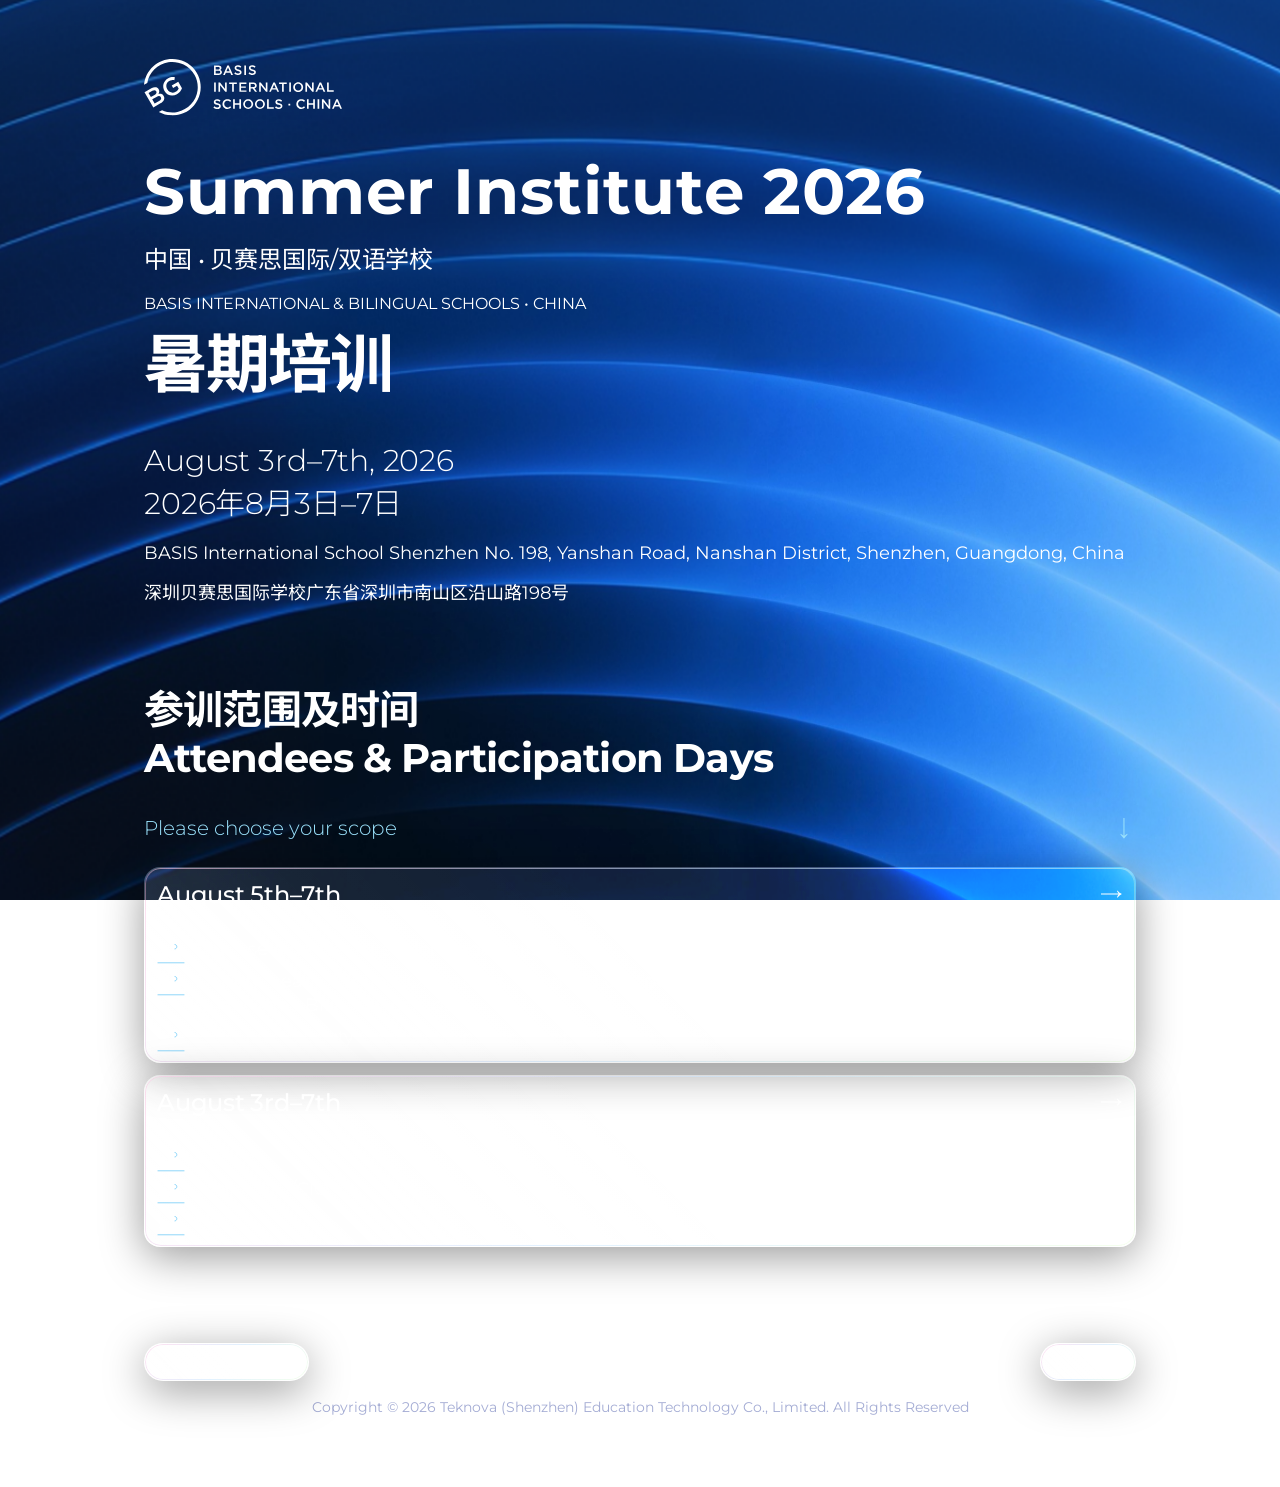
==== abbreviations.html @ 9e82f257 "Add bilingual Summer Institute site pages and animated image background. Ship content pages (schedul" ====
<!DOCTYPE html>
<html lang="zh-CN">
  <head>
    <meta charset="UTF-8" />
    <meta name="viewport" content="width=device-width, initial-scale=1" />
    <title data-i18n="abbr.metaTitle">Abbreviation List</title>
    <link rel="stylesheet" href="css/main.css" />
  </head>
  <body class="si" data-page="inner" data-section="abbrev">
    <a class="skip-link" href="#inner-main" data-i18n="a11y.skip">跳到主内容</a>
    <div class="si-page si-page--inner">
      <header class="si-schedule-top">
        <div class="container si-schedule-top__inner">
          <div class="si-schedule-brand">
            <img
              class="si-schedule-logo"
              src="img/Logo_SI2026.svg"
              alt=""
              width="93"
              height="72"
              decoding="async"
              data-i18n-alt="schedule.logoAlt"
            />
          </div>
          <div class="si-schedule-top__actions">
            <a class="si-schedule-menu-pill" href="menu.html" data-i18n="schedule.menu">Menu</a>
          </div>
        </div>
      </header>

      <main id="inner-main" class="si-inner-main container">
        <p class="si-inner-p">
          <a class="si-loc-link" href="index.html" data-i18n="abbr.backLink">← Back to home</a>
        </p>
        <h1 id="abbr-page-title" class="si-inner-page-title" data-i18n="abbr.pageTitle">Abbreviation List</h1>
        <ul class="si-abbr-list" aria-labelledby="abbr-page-title">
          <li data-i18n="abbr.l01"></li>
          <li data-i18n="abbr.l02"></li>
          <li data-i18n="abbr.l03"></li>
          <li data-i18n="abbr.l04"></li>
          <li data-i18n="abbr.l05"></li>
          <li data-i18n="abbr.l06"></li>
          <li data-i18n="abbr.l07"></li>
          <li data-i18n="abbr.l08"></li>
          <li data-i18n="abbr.l09"></li>
          <li data-i18n="abbr.l10"></li>
          <li data-i18n="abbr.l11"></li>
          <li data-i18n="abbr.l12"></li>
          <li data-i18n="abbr.l13"></li>
          <li data-i18n="abbr.l14"></li>
          <li data-i18n="abbr.l15"></li>
          <li data-i18n="abbr.l16"></li>
          <li data-i18n="abbr.l17"></li>
          <li data-i18n="abbr.l18"></li>
          <li data-i18n="abbr.l19"></li>
          <li data-i18n="abbr.l20"></li>
          <li data-i18n="abbr.l21"></li>
          <li data-i18n="abbr.l22"></li>
          <li data-i18n="abbr.l23"></li>
          <li data-i18n="abbr.l24"></li>
          <li data-i18n="abbr.l25"></li>
          <li data-i18n="abbr.l26"></li>
          <li data-i18n="abbr.l27"></li>
          <li data-i18n="abbr.l28"></li>
          <li data-i18n="abbr.l29"></li>
          <li data-i18n="abbr.l30"></li>
          <li data-i18n="abbr.l31"></li>
          <li data-i18n="abbr.l32"></li>
          <li data-i18n="abbr.l33"></li>
          <li data-i18n="abbr.l34"></li>
        </ul>
      </main>
    </div>

      <footer class="si-footer">
        <div class="container si-footer__inner">
          <div class="si-footer__toolbar">
            <a class="si-home-abbrev-btn" href="abbreviations.html" data-i18n="abbr.indexLink">缩略语表</a>
            <button type="button" class="si-lang" id="lang-toggle" aria-label="">
              <span class="si-lang__label" data-i18n="header.langLabel">中文→EN</span>
            </button>
          </div>
          <p class="si-footer__copy" data-i18n="footer.copyright">Copyright © 2026 Teknova (Shenzhen) Education Technology Co., Limited. All Rights Reserved</p>
          <p class="si-footer__icp">
            <a class="si-footer__link" href="https://beian.miit.gov.cn/" rel="noopener noreferrer" target="_blank" data-i18n="footer.icp">ICP备案号：粤ICP备19153114号</a>
          </p>
        </div>
      </footer>
    <script src="js/i18n.js" defer></script>
    <script src="js/image-background.js" defer></script>
  </body>
</html>
---- css/main.css ----
@import url("tokens.css");
@import url("image-background.css");

*,
*::before,
*::after {
  box-sizing: border-box;
}

html {
  font-family: var(--si-font);
}

body.si {
  margin: 0;
  min-height: 100dvh;
  background: var(--si-bg);
  color: var(--si-fg);
  -webkit-font-smoothing: antialiased;
}

body.si.has-site-background {
  background: transparent;
}

.skip-link {
  position: absolute;
  left: -9999px;
  top: auto;
  width: 1px;
  height: 1px;
  overflow: hidden;
}

.skip-link:focus {
  position: fixed;
  left: max(var(--page-gutter), env(safe-area-inset-left, 0px));
  top: 12px;
  z-index: 100;
  width: auto;
  height: auto;
  padding: 0.5rem 0.75rem;
  background: var(--si-fg);
  color: var(--si-card-text);
  border-radius: 4px;
}

.container {
  width: 100%;
  max-width: 1120px;
  margin-inline: auto;
  padding-inline: max(var(--page-gutter), env(safe-area-inset-left, 0px))
    max(var(--page-gutter), env(safe-area-inset-right, 0px));
}

.si-page {
  display: flex;
  flex-direction: column;
  min-height: 100dvh;
  background: var(--si-bg);
}

.si-footer {
  margin-top: auto;
  padding-block: 2rem 2.5rem;
  padding-bottom: max(2.5rem, env(safe-area-inset-bottom, 0px));
  /* border-top: 1px solid rgb(255 255 255 / 10%); */
  color: var(--si-lavender);
  font-size: 0.875rem;
  line-height: 1.5;
}

.si-footer__inner {
  display: flex;
  flex-direction: column;
  align-items: stretch;
  gap: 0.5rem;
  text-align: center;
}

.si-footer__toolbar {
  display: flex;
  align-items: center;
  justify-content: space-between;
  gap: 1rem;
  width: 100%;
  margin-bottom: 0.5rem;
}

.si-footer__toolbar .si-home-abbrev-btn,
.si-footer__toolbar .si-lang {
  box-sizing: border-box;
  display: inline-flex;
  align-items: center;
  justify-content: center;
  min-height: calc(1rem * 1.25 + 1rem);
  padding: 0.5rem 0.875rem;
  font-size: 1rem;
  font-weight: 400;
  line-height: 1.25;
  flex-shrink: 0;
}

.si-footer__toolbar .si-lang {
  margin-left: auto;
}

.si-footer__toolbar .si-lang--menu {
  align-self: auto;
  margin-bottom: 0;
}

.si-footer__copy,
.si-footer__icp {
  margin: 0;
}

.si-footer__link {
  color: var(--si-fg);
  text-decoration: underline;
  text-underline-offset: 0.15em;
}

.si-footer__link:hover {
  color: var(--si-accent);
}

.si-footer__link:focus-visible {
  outline: 2px solid var(--si-accent);
  outline-offset: 2px;
}

body.si-page--schdb {
  display: flex;
  flex-direction: column;
  min-height: 100dvh;
}

.si-hero {
  background: var(--si-bg);
  padding-block: 2.5rem;
}

.si-hero__inner {
  display: flex;
  flex-direction: column;
  gap: 2.5rem;
}

.si-header {
  display: flex;
  align-items: flex-end;
  justify-content: space-between;
  gap: 1rem;
}

.si-logo-wrap {
  flex: 0 0 auto;
  max-width: 200px;
}

.si-logo {
  display: block;
  width: 100%;
  height: auto;
  max-height: 57.37px;
  object-fit: contain;
}

.si-lang {
  border: 0;
  color: var(--si-fg);
  font: inherit;
  font-weight: 400;
  font-size: 1rem;
  line-height: 1.45;
  cursor: pointer;
  padding: 0.25rem 0.5rem;
  border-radius: var(--si-radius-tab);
  transition: color 0.15s ease, box-shadow 0.15s ease, background-color 0.15s ease, border-color 0.15s ease;
}

.si-lang:hover,
.si-lang:focus-visible {
  color: var(--si-fg);
  text-decoration: none;
}

.si-lang:focus-visible {
  outline: 2px solid var(--si-accent);
  outline-offset: 2px;
}

.si-hero__text {
  display: flex;
  flex-direction: column;
  gap: 1rem;
  color: var(--si-fg);
}

.si-h1 {
  margin: 0;
  font-size: 4rem;
  font-weight: 700;
  line-height: 1.1;
  letter-spacing: 0.01em;
}

.si-h1--zh {
  letter-spacing: -0.03em;
}

.si-h2 {
  margin: 0 0 2rem;
  font-size: var(--si-h2, 2.5rem);
  font-weight: 700;
  line-height: 1.2;
  letter-spacing: -0.02em;
  color: var(--si-fg);
}

.si-h3 {
  margin: 0;
  font-size: 1.5rem;
  font-weight: 400;
  line-height: 1.45;
  letter-spacing: -0.005em;
}

.si-h5 {
  margin: 0;
  font-size: 1rem;
  font-weight: 400;
}

/* 24px / medium — Heading 4：日程时间、菜单链接文案、卡片内标题 */
.si-h4,
.si-menu-link__text,
.si-sch-card__time,
.si-card__title,
.si-scope__title {
  font-size: 1.5rem;
  font-weight: 500;
  line-height: 1.25;
  letter-spacing: -0.01em;
}

.si-h4 {
  margin: 0;
}

.si-menu-link__text {
  flex: 1;
  min-width: 0;
}

.si-card__title,
.si-scope__title {
  margin: 0 0 0.75rem;
}

.si-body {
  margin: 0;
  font-size: 1.125rem;
  font-weight: 400;
  line-height: 1.333;
}

.si-dates {
  margin: 0;
  font-size: 1.875rem;
  font-weight: 300;
  line-height: 1.45;
  letter-spacing: -0.005em;
}

.si-hero__meta {
  display: flex;
  flex-direction: column;
  gap: 1rem;
}

.si-main {
  padding-block: 2.5rem 4rem;
}

.si-home-abbrev-wrap {
  margin: 2rem 0 0;
  text-align: center;
}

.si-home-abbrev-btn {
  display: inline-flex;
  align-items: center;
  justify-content: center;
  padding: 0.35rem 0.9rem;
  border-radius: var(--si-radius-tab);
  font-size: 0.8125rem;
  font-weight: 500;
  line-height: 1.25;
  letter-spacing: 0.02em;
  text-decoration: none;
  color: var(--si-fg);
  transition: color 0.15s ease, border-color 0.15s ease, box-shadow 0.15s ease, background-color 0.15s ease;
}

.si-home-abbrev-btn:hover {
  color: var(--si-fg);
}

.si-home-abbrev-btn:focus-visible {
  outline: 2px solid var(--si-accent);
  outline-offset: 3px;
}

.si-choose {
  margin-bottom: 1.5rem;
}

.si-choose__hint {
  margin: 0;
  display: flex;
  align-items: center;
  justify-content: space-between;
  gap: 0.75rem;
  font-size: 1.25rem;
  font-weight: 300;
  line-height: 1.45;
  color: var(--si-accent);
  /* text-decoration: underline;
  text-underline-offset: 0.2em; */
}

.si-choose__chev {
  flex-shrink: 0;
  display: flex;
  color: var(--si-accent);
}

.si-choose__chev svg {
  display: block;
  color: var(--si-accent);
  transform: rotate(90deg);
}

.si-tabs {
  display: flex;
  gap: 4px;
  width: 100%;
  max-width: 354px;
  margin-bottom: 0.75rem;
}

@media (min-width: 480px) {
  .si-tabs {
    max-width: none;
  }
}

.si-tab {
  flex: 1;
  margin: 0;
  padding: 0.75rem;
  border: 0;
  border-radius: var(--si-radius-tab);
  font: inherit;
  font-size: 1.5rem;
  font-weight: 400;
  line-height: 1.2;
  cursor: pointer;
  text-align: center;
  color: var(--si-fg);
  transition: color 0.15s ease, box-shadow 0.15s ease, background-color 0.15s ease, border-color 0.15s ease;
}

.si-tab.is-active {
  color: var(--si-fg);
}

.si-tab:hover:not(.is-active) {
  color: var(--si-fg);
}

.si-tab:focus-visible {
  outline: 2px solid var(--si-accent);
  outline-offset: 2px;
}

.si-panels__panel {
  display: none;
  flex-direction: column;
  gap: 0.75rem;
}

.si-panels__panel.is-active {
  display: flex;
}

/* Index scope cards: .si-scope (+ __*) — same layout/surface as .si-card; only index #panel-scopes uses .si-scope */
.si-card,
.si-scope {
  width: 100%;
  max-width: 354px;
  margin: 0;
  padding: 0.75rem;
  border: 0;
  border-radius: var(--si-radius-card);
  text-align: left;
  cursor: pointer;
  font: inherit;
  color: var(--si-fg);
  display: flex;
  gap: 0.75rem;
  align-items: flex-start;
  transition: color 0.15s ease, transform 0.12s ease, box-shadow 0.15s ease, background-color 0.15s ease,
    border-color 0.15s ease;
}

@media (min-width: 480px) {
  .si-card,
  .si-scope {
    max-width: none;
  }
}

.si-card--muted,
.si-scope--muted {
  color: var(--si-fg);
}

/* Home (index) — scope cards: glass + white text */
body[data-page="home"] .si-panels__panel > .si-scope--muted {
  color: var(--si-fg);
  box-shadow: inset 0 0 0 1px rgb(50 85 164 / 0.14);
}

body[data-page="home"] .si-panels__panel > .si-scope:hover {
  color: var(--si-fg);
}

body[data-page="home"] .si-panels__panel > .si-scope:focus-visible {
  outline: 2px solid var(--si-menu-tile);
  outline-offset: 2px;
}

.si-card__body,
.si-scope__body {
  flex: 1;
  min-width: 0;
  display: flex;
  flex-direction: column;
  gap: 1rem;
}

.si-card__list {
  margin: 0;
  padding-left: 1.35rem;
  font-size: 1.125rem;
  line-height: 1.333;
}

/* Index scope cards: custom marker — icon/menu_scope.svg (white fills + --si-menu-tile strokes) */
.si-scope__list {
  margin: 0;
  padding-left: 0;
  list-style: none;
  font-size: 1.125rem;
  line-height: 1.333;
}

.si-card__list li {
  margin-bottom: 0.5rem;
}

.si-scope__list li {
  position: relative;
  padding-left: calc(1.75rem + 0.65rem);
  margin-bottom: 0.5rem;
}

.si-scope__list li::before,
.si-scope__list li::after {
  content: "";
  position: absolute;
  left: 0;
  top: 0.08em;
  width: 1.75rem;
  height: 1.75rem;
  background-repeat: no-repeat;
  background-position: center;
  background-size: contain;
  pointer-events: none;
}

.si-scope__list li::before {
  background-color: var(--si-fg);
  -webkit-mask-image: url("../icon/menu_scope-fill.svg");
  mask-image: url("../icon/menu_scope-fill.svg");
  -webkit-mask-size: contain;
  mask-size: contain;
  -webkit-mask-repeat: no-repeat;
  mask-repeat: no-repeat;
  -webkit-mask-position: center;
  mask-position: center;
}

.si-scope__list li::after {
  background-color: var(--si-menu-tile);
  -webkit-mask-image: url("../icon/menu_scope-stroke.svg");
  mask-image: url("../icon/menu_scope-stroke.svg");
  -webkit-mask-size: contain;
  mask-size: contain;
  -webkit-mask-repeat: no-repeat;
  mask-repeat: no-repeat;
  -webkit-mask-position: center;
  mask-position: center;
}

.si-card__list li:last-child,
.si-scope__list li:last-child {
  margin-bottom: 0;
}

.si-card__arrow,
.si-scope__arrow {
  flex-shrink: 0;
  display: inline-flex;
  align-items: center;
  justify-content: center;
  width: 24px;
  height: 24px;
  color: inherit;
  margin-top: 2px;
}

.si-card__arrow svg,
.si-scope__arrow svg {
  display: block;
}

.si-card:focus-visible,
.si-scope:focus-visible {
  outline: 2px solid var(--si-menu-tile);
  outline-offset: 2px;
}

.si-admin-note {
  max-width: 354px;
  padding: 1rem 0.75rem;
  border-radius: var(--si-radius-card);
  color: var(--si-card-text);
  font-size: 1.125rem;
  line-height: 1.45;
}

@media (min-width: 480px) {
  .si-admin-note {
    max-width: none;
  }
}

.si-admin-cta {
  display: block;
  margin-top: 0.75rem;
  max-width: 354px;
  padding: 0.65rem 1rem;
  border-radius: var(--si-radius-card);
  color: var(--si-fg);
  font-size: 1.05rem;
  font-weight: 600;
  text-align: center;
  text-decoration: none;
  transition: color 0.15s ease, box-shadow 0.15s ease, background-color 0.15s ease, border-color 0.15s ease;
}

.si-admin-cta:hover {
  color: var(--si-fg);
}

.si-admin-cta:focus-visible {
  outline: 2px solid var(--si-fg);
  outline-offset: 2px;
}

@media (min-width: 480px) {
  .si-admin-cta {
    max-width: none;
  }
}

/* Menu page — Figma node 25:2361 */

.si-menu-hero {
  background: var(--si-bg);
  padding-block: 1.5rem 0.5rem;
}

.si-menu-header-row {
  display: flex;
  align-items: flex-end;
  justify-content: space-between;
  gap: 1rem;
}

.si-menu-titles {
  flex: 1;
  min-width: 0;
}

.si-lang--menu {
  align-self: flex-end;
  margin-bottom: 0.15rem;
}

.si-scope-chip {
  margin: 1rem 0 0;
  font-size: 0.95rem;
  font-weight: 400;
  line-height: 1.45;
  color: var(--si-accent);
}

.si-menu-main {
  padding-block: 2.5rem 3rem;
}

.si-menu-list {
  list-style: none;
  margin: 0;
  padding: 0;
  display: flex;
  flex-direction: column;
  gap: 0.75rem;
}

@media (min-width: 803px) {
  body[data-page="menu"] .si-menu-list {
    display: grid;
    grid-template-columns: repeat(2, minmax(0, 1fr));
    gap: 0.75rem;
    align-items: stretch;
  }

  body[data-page="menu"] .si-menu-list > li {
    min-width: 0;
    display: flex;
  }

  body[data-page="menu"] .si-menu-link {
    flex: 1;
    min-height: 80px;
  }
}

.si-menu-link {
  display: flex;
  align-items: center;
  gap: 1rem;
  min-height: 80px;
  padding: 1rem 1.5rem;
  border-radius: var(--si-radius-card);
  text-decoration: none;
  color: var(--si-fg);
  transition: color 0.15s ease, box-shadow 0.15s ease, background-color 0.15s ease, border-color 0.15s ease;
}

.si-menu-link:hover {
  color: var(--si-fg);
}

.si-menu-link:focus-visible {
  outline: 2px solid var(--si-menu-tile);
  outline-offset: 2px;
}

.si-menu-icon {
  display: inline-flex;
  align-items: center;
  justify-content: center;
  width: 48px;
  height: 48px;
  flex-shrink: 0;
  color: var(--si-fg);
  transition: color 0.15s ease;
}

.si-menu-link:hover .si-menu-icon,
.si-menu-link:focus-visible .si-menu-icon {
  color: var(--si-fg);
}

.si-menu-icon svg {
  display: block;
  width: 48px;
  height: 48px;
}

@media (prefers-reduced-motion: reduce) {
  .si-menu-icon {
    transition: none;
  }
}

/* Detail skeleton */
.si-detail-header {
  background: var(--si-bg);
  padding-block: 1rem 1.25rem;
  border-bottom: 1px solid rgb(255 255 255 / 12%);
}

.si-detail-header__inner {
  display: grid;
  grid-template-columns: auto 1fr;
  align-items: center;
  gap: 0.75rem 1rem;
}

.si-back {
  color: var(--si-accent);
  text-decoration: underline;
  text-underline-offset: 0.2em;
  font-size: 1rem;
  white-space: nowrap;
}

.si-back:hover {
  color: var(--si-fg);
}

.si-detail-title {
  margin: 0;
  font-size: clamp(1.15rem, 3.5vw, 1.5rem);
  font-weight: 700;
  line-height: 1.2;
  text-align: center;
  color: var(--si-fg);
  min-width: 0;
}

.si-detail-main {
  padding-block: 1.5rem 3rem;
}

.si-detail-scope {
  margin: 0 0 1rem;
  font-size: 0.95rem;
  line-height: 1.45;
  color: var(--si-accent);
}

.si-placeholder {
  margin: 0;
  padding: 1.25rem 1rem;
  border-radius: var(--si-radius-card);
  background: rgb(255 255 255 / 10%);
  color: var(--si-fg);
  font-size: 1.05rem;
  line-height: 1.5;
}

.visually-hidden {
  position: absolute;
  width: 1px;
  height: 1px;
  padding: 0;
  margin: -1px;
  overflow: hidden;
  clip: rect(0, 0, 0, 0);
  white-space: nowrap;
  border: 0;
}

/* Schedule page — Figma node 25:2380 */
.si-page--schedule {
  padding-bottom: 2rem;
}

.si-schedule-top {
  position: sticky;
  top: 0;
  z-index: 30;
  background: var(--si-bg);
  padding-block: 1.5rem;
  /* border-bottom: 1px solid rgb(255 255 255 / 10%); */
  /* Match logo to Menu pill: vertical padding + one line (see .si-schedule-menu-pill) */
  --si-schedule-pill-height: calc(1rem + 1.45 * 1rem);
}

.si-schedule-top__inner {
  display: flex;
  align-items: flex-end;
  justify-content: space-between;
  gap: 1rem;
}

.si-schedule-brand {
  display: flex;
  flex-direction: row;
  align-items: center;
  min-width: 0;
  flex: 1;
}

.si-schedule-logo {
  display: block;
  height: var(--si-schedule-pill-height);
  width: auto;
  max-height: var(--si-schedule-pill-height);
  max-width: min(200px, 45vw);
  object-fit: contain;
  object-position: left center;
  flex-shrink: 0;
}

.si-schedule-top__actions {
  display: flex;
  flex-direction: column;
  align-items: flex-end;
  gap: 0.35rem;
  flex-shrink: 0;
}

.si-schedule-menu-pill {
  display: inline-flex;
  align-items: center;
  justify-content: center;
  padding: 0.5rem 0.75rem;
  border-radius: var(--si-radius-tab);
  font-size: 1rem;
  font-weight: 400;
  line-height: 1.45;
  text-decoration: none;
  border: 0;
  cursor: pointer;
  font-family: inherit;
  color: var(--si-fg);
  transition: color 0.15s ease, box-shadow 0.15s ease, background-color 0.15s ease, border-color 0.15s ease;
}

.si-schedule-menu-pill:hover {
  color: var(--si-fg);
}

.si-schedule-menu-pill:focus-visible {
  outline: 2px solid var(--si-accent);
  outline-offset: 2px;
}

.si-schedule-main {
  padding-block: 2rem 3rem;
}

.si-schedule-scope {
  margin: 0 0 1rem;
  font-size: 0.95rem;
  line-height: 1.45;
  color: var(--si-accent);
}

.si-schedule-title {
  margin: 0 0 1.5rem;
  font-size: var(--si-h2, 2.5rem);
  font-weight: 700;
  line-height: 1.2;
  letter-spacing: -0.02em;
  color: var(--si-fg);
}

.si-date-tabs {
  display: flex;
  /* gap: 0.75rem; */
  /* width: 100%; */
  /* width-max: 750px; */
  max-width: 420px;
  margin-bottom: 0.75rem;
  flex-wrap: wrap;
  justify-content: space-between;
  align-items: flex-start;
}

.si-date-tab {
  flex: 0 0 102px;
  width: 64px;
  min-width: 64px;
  max-width: 64px;
  box-sizing: border-box;
  display: flex;
  flex-direction: column;
  align-items: center;
  justify-content: space-between;
  gap: 0.25rem;
  min-height: 102px;
  padding: 0.75rem;
  border: 0;
  border-radius: var(--si-radius-tab);
  cursor: pointer;
  font: inherit;
  color: var(--si-lavender);
  background: transparent;
  box-shadow: none;
  backdrop-filter: none;
  -webkit-backdrop-filter: none;
  isolation: auto;
  overflow: visible;
  transition: color 0.15s ease;
}

.si-date-tab::before,
.si-date-tab::after {
  display: none;
}

.si-date-tab.is-active {
  position: relative;
  isolation: isolate;
  overflow: hidden;
  border-radius: 60px;
  color: var(--si-fg);
  background: rgb(255 255 255 / calc(0.06 + var(--si-glass-refraction) * 0.002));
  backdrop-filter: blur(var(--si-glass-frost)) saturate(calc(1 + var(--si-glass-dispersion) * 0.004));
  -webkit-backdrop-filter: blur(var(--si-glass-frost)) saturate(calc(1 + var(--si-glass-dispersion) * 0.004));
  border: 1px solid rgb(255 255 255 / calc(0.18 + var(--si-glass-refraction) * 0.004));
  box-shadow:
    0 calc(var(--si-glass-depth) * 0.12px) calc(var(--si-glass-depth) * 0.53px) var(--si-glass-splay)
      rgb(0 0 0 / calc(var(--si-glass-depth) * 0.005)),
    inset 0 1px 0 rgb(255 255 255 / calc(0.25 + var(--si-glass-light-intensity) * 0.25)),
    inset 1px 1px 0 rgb(255 255 255 / calc(0.1 * var(--si-glass-light-intensity)));
  transition: color 0.15s ease, box-shadow 0.15s ease, background-color 0.15s ease, border-color 0.15s ease;
}

.si-date-tab.is-active::before {
  display: block;
  content: "";
  position: absolute;
  inset: 0;
  z-index: -1;
  border-radius: inherit;
  pointer-events: none;
  background: linear-gradient(
    var(--si-glass-light-angle),
    rgb(255 255 255 / calc(0.55 * var(--si-glass-light-intensity))) 0%,
    rgb(255 255 255 / calc(0.12 * var(--si-glass-light-intensity))) 28%,
    transparent 52%
  );
  mix-blend-mode: overlay;
}

.si-date-tab.is-active::after {
  display: block;
  content: "";
  position: absolute;
  inset: 0;
  z-index: -1;
  border-radius: inherit;
  pointer-events: none;
  padding: 1px;
  background: linear-gradient(
    135deg,
    rgb(255 180 220 / calc(var(--si-glass-dispersion) * 0.0025)) 0%,
    rgb(180 220 255 / calc(var(--si-glass-dispersion) * 0.0025)) 50%,
    rgb(220 255 200 / calc(var(--si-glass-dispersion) * 0.002)) 100%
  );
  mask: linear-gradient(#fff 0 0) content-box, linear-gradient(#fff 0 0);
  mask-composite: exclude;
  -webkit-mask-composite: xor;
  opacity: calc(var(--si-glass-dispersion) / 100);
}

.si-date-tab.is-active:hover {
  background: rgb(255 255 255 / calc(0.14 + var(--si-glass-refraction) * 0.003));
}

.si-date-tab.is-active > * {
  position: relative;
  z-index: 1;
}

.si-date-tab:hover:not(.is-active) {
  color: var(--si-fg);
  background: transparent;
  box-shadow: none;
}

.si-date-tab__month,
.si-date-tab__dow {
  font-size: 0.875rem;
  line-height: 1.45;
}

.si-date-tab__day {
  font-size: 2rem;
  line-height: 1.45;
  letter-spacing: -0.005em;
}

.si-date-tab:focus-visible {
  outline: 2px solid var(--si-accent);
  outline-offset: 2px;
}

.si-schedule-panels {
  display: flex;
  flex-direction: column;
  gap: 0.75rem;
}

.si-schedule-day[hidden] {
  display: none !important;
}

.si-schedule-day {
  display: flex;
  flex-direction: column;
  gap: 12px;
}

.si-sch-card {
  border-radius: var(--si-radius-card);
  overflow: hidden;
  transition: color 0.2s ease, box-shadow 0.2s ease, border-color 0.2s ease;
}

/* 无详情：玻璃底 + 蓝字 */
.si-sch-card--simple {
  color: var(--si-white);
}

/* 有详情（折叠）：玻璃底 + 深蓝字 */
.si-sch-card--detail {
  color: var(--si-white);
}

.si-sch-card--detail .si-sch-pin {
  color: var(--si-white);
}

.si-sch-card--detail:hover {
  color: var(--si-fg);
}

.si-sch-card--detail:hover .si-sch-pin {
  color: var(--si-fg);
}

.si-sch-card--detail .si-sch-extra {
  max-height: 0;
  opacity: 0;
  overflow: hidden;
  padding: 0;
  margin: 0;
  gap: 0;
  pointer-events: none;
  transition: max-height 0.4s ease, opacity 0.25s ease, padding-top 0.2s ease;
}

.si-sch-card--detail.is-expanded .si-sch-extra {
  max-height: 2400px;
  opacity: 1;
  padding-top: 0.25rem;
  gap: 1rem;
  pointer-events: auto;
}

.si-sch-card--detail.is-expanded .si-sch-chevron {
  transform: rotate(45deg);
}

.si-sch-card__inner {
  padding: 0.75rem;
  display: flex;
  flex-direction: column;
  gap: 0;
}

.si-sch-card--detail.is-expanded .si-sch-card__inner {
  gap: 1rem;
}

.si-sch-card__lead--simple {
  display: flex;
  flex-direction: column;
  gap: 1.25rem;
}

@media (min-width: 720px) {
  /* Figma「无详情，720+」：时间列 | 主题+受众 | 地点；列间距加大避免与主题贴太近 */
  .si-sch-card__lead--simple {
    display: grid;
    grid-template-columns: minmax(12.5rem, auto) 1fr;
    column-gap: 1.5rem;
    row-gap: 16px;
    align-items: start;
  }

  .si-sch-card__lead--simple:has(> .si-sch-loc) {
    grid-template-columns: minmax(12.5rem, auto) 1fr 200px;
  }

  .si-sch-card__lead--simple > .si-sch-card__headrow {
    grid-column: 1;
    grid-row: 1 / -1;
    width: auto;
    max-width: none;
    flex-shrink: 0;
    flex-direction: column;
    align-items: flex-start;
    justify-content: flex-start;
    gap: 0.25rem;
  }

  .si-sch-card__lead--simple .si-sch-card__time {
    width: auto;
    max-width: 12.5rem;
    box-sizing: border-box;
    overflow-wrap: break-word;
  }

  .si-sch-card__lead--simple .si-sch-card__chev--ghost,
  .si-sch-card__lead--simple .si-sch-card__chevspacer {
    display: none;
  }

  .si-sch-card__lead--simple > .si-sch-card__topics {
    grid-column: 2;
    grid-row: 1;
    min-width: 0;
  }

  .si-sch-card__lead--simple > .si-sch-audience {
    grid-column: 2;
    grid-row: 2;
  }

  .si-sch-card__lead--simple > .si-sch-loc {
    grid-column: 3;
    grid-row: 1;
    align-self: start;
    max-width: 220px;
    box-sizing: border-box;
  }
}

/* 可展开：对齐 Figma「Schedule session cards」— <720 纵排；≥720 为 160 | 1fr | 200 | 24（无地点时末列为 chevron） */
.si-sch-card__lead--expand {
  display: grid;
  grid-template-columns: 1fr auto;
  gap: 1.25rem 0.75rem;
  align-items: start;
}

.si-sch-card__lead--expand > .si-sch-card__timebtn {
  grid-column: 1;
  grid-row: 1;
  justify-self: start;
}

.si-sch-card__lead--expand > .si-sch-card__chevbtn {
  grid-column: 2;
  grid-row: 1;
  align-self: start;
}

.si-sch-card__lead--expand > .si-sch-card__locslot {
  grid-column: 1 / -1;
  grid-row: 4;
  justify-self: stretch;
  min-width: 0;
}

.si-sch-card__lead--expand > .si-sch-card__topicswrap {
  grid-column: 1 / -1;
  grid-row: 2;
  min-width: 0;
}

.si-sch-card__lead--expand > .si-sch-audience {
  grid-column: 1 / -1;
  grid-row: 3;
}

.si-sch-card__locslot .si-sch-loc {
  margin: 0;
}

@media (min-width: 720px) {
  .si-sch-card__lead--expand {
    grid-template-columns: minmax(12.5rem, auto) 1fr 28px;
    column-gap: 1.5rem;
    row-gap: 16px;
    align-items: start;
  }

  .si-sch-card__lead--expand:has(> .si-sch-card__locslot) {
    grid-template-columns: minmax(12.5rem, auto) 1fr 200px 28px;
  }

  .si-sch-card__lead--expand > .si-sch-card__timebtn {
    grid-column: 1;
    grid-row: 1 / -1;
    align-self: start;
  }

  .si-sch-card__lead--expand > .si-sch-card__topicswrap {
    grid-column: 2;
    grid-row: 1;
    min-width: 0;
  }

  .si-sch-card__lead--expand > .si-sch-audience {
    grid-column: 2;
    grid-row: 2;
  }

  .si-sch-card__lead--expand > .si-sch-card__locslot {
    display: block;
    grid-column: 3;
    grid-row: 1;
    width: 100%;
    max-width: 200px;
    justify-self: start;
    align-self: start;
  }

  .si-sch-card__lead--expand > .si-sch-card__chevbtn {
    grid-column: 3;
    grid-row: 1;
  }

  .si-sch-card__lead--expand:has(> .si-sch-card__locslot) > .si-sch-card__chevbtn {
    grid-column: 4;
  }

  .si-sch-card__lead--expand .si-sch-card__timebtn .si-sch-card__time {
    width: auto;
    max-width: 12.5rem;
    display: block;
    box-sizing: border-box;
    overflow-wrap: break-word;
  }
}

.si-sch-card__topicswrap .si-sch-card__topics {
  min-width: 0;
}

.si-sch-card__timebtn,
.si-sch-card__chevbtn {
  border: 0;
  padding: 0;
  margin: 0;
  background: none;
  color: inherit;
  cursor: pointer;
  font: inherit;
}

.si-sch-card__timebtn {
  text-align: left;
}

.si-sch-card__chevbtn {
  display: inline-flex;
  align-items: center;
  justify-content: center;
  width: 28px;
  height: 28px;
  flex-shrink: 0;
}

.si-sch-card__headrow,
.si-sch-card__toggle {
  display: flex;
  align-items: center;
  justify-content: space-between;
  gap: 0.5rem;
  width: 100%;
}

.si-sch-card__toggle {
  border: 0;
  padding: 0;
  margin: 0;
  background: none;
  color: inherit;
  cursor: pointer;
  text-align: left;
  font: inherit;
}

.si-sch-card__time--link {
  text-decoration: underline;
  text-underline-offset: 0.15em;
}

.si-sch-card__chev {
  display: inline-flex;
  align-items: center;
  justify-content: center;
  width: 24px;
  height: 24px;
  flex-shrink: 0;
}

.si-sch-card__chev--ghost {
  opacity: 0;
  pointer-events: none;
}

.si-sch-card__chevspacer {
  width: 24px;
  height: 24px;
  flex-shrink: 0;
}

.si-sch-chevron {
  display: block;
  transition: transform 0.22s ease;
}

.si-sch-bullets {
  margin: 0;
  padding-left: 1.35rem;
  font-size: 1.5rem;
  font-weight: 500;
  line-height: 1.333;
}

@media (min-width: 720px) {
  .si-sch-card__topicswrap .si-sch-card__topics,
  .si-sch-card__lead--simple > .si-sch-card__topics {
    padding-left: 0.15rem;
  }
}

.si-sch-bullets li {
  margin-bottom: 0.5rem;
}

.si-sch-bullets li:last-child {
  margin-bottom: 0;
}

.si-sch-audience {
  margin: 0;
  font-size: 1.125rem;
  line-height: 1.333;
}

.si-sch-loc {
  display: flex;
  gap: 0.5rem;
  align-items: flex-start;
  font-size: 1.125rem;
  line-height: 1.333;
}

.si-sch-pin {
  flex-shrink: 0;
}

.si-sch-extra {
  display: flex;
  flex-direction: column;
  gap: 1rem;
  padding-top: 0.25rem;
}

.si-sch-detail-line {
  margin: 0;
  font-size: 1.125rem;
  line-height: 1.333;
}

.si-sch-table {
  border: 1px solid currentColor;
  border-radius: 4px;
  overflow: hidden;
}

.si-sch-table__head {
  display: flex;
  align-items: center;
  justify-content: space-between;
  gap: 0.5rem;
  min-height: 40px;
  padding: 0.25rem 0.5rem;
  font-size: 1rem;
  font-weight: 400;
}

.si-sch-table__h {
  flex: 1;
}

.si-sch-table__h--loc {
  max-width: 160px;
  text-align: right;
}

.si-sch-table__group {
  border-top: 1px solid currentColor;
}

.si-sch-table__group-label {
  display: flex;
  border-bottom: 1px solid currentColor;
}

.si-sch-table__group-cell {
  padding: 0.25rem 0.5rem;
  font-size: 1.125rem;
}

.si-sch-table__rows {
  display: flex;
  flex-direction: column;
}

.si-sch-table__row {
  display: flex;
  align-items: stretch;
  justify-content: space-between;
  gap: 0.5rem;
  min-height: 40px;
  padding: 0.5rem 0.25rem;
  border-bottom: 1px solid currentColor;
}

.si-sch-table__row:last-child {
  border-bottom: 0;
}

.si-sch-table__row.is-stripe {
  background: rgb(255 255 255 / 0.2);
}

.si-sch-card--detail.is-expanded .si-sch-table {
  border-color: rgb(255 255 255 / 0.45);
}

.si-sch-card--detail.is-expanded .si-sch-table__head,
.si-sch-card--detail.is-expanded .si-sch-table__group,
.si-sch-card--detail.is-expanded .si-sch-table__row {
  border-color: rgb(255 255 255 / 0.45);
}

.si-sch-card--detail.is-expanded:hover .si-sch-table__row.is-stripe {
  background: rgb(255 255 255 / 0.14);
}

.si-sch-card--detail .si-sch-table__row.is-stripe {
  background: rgb(50 85 164 / 0.08);
}

.si-sch-table__cell {
  flex: 1;
  font-size: 1.125rem;
  line-height: 1.333;
}

.si-sch-table__cell--loc {
  max-width: 160px;
  text-align: right;
}

.si-sch-group-matrix {
  margin-top: 0.75rem;
  overflow-x: auto;
  -webkit-overflow-scrolling: touch;
  border-radius: 4px;
}

.si-sch-matrix-table {
  width: 100%;
  border-collapse: collapse;
  font-size: 1rem;
  line-height: 1.35;
}

.si-sch-matrix-table th,
.si-sch-matrix-table td {
  border: 1px solid currentColor;
  padding: 0.35rem 0.5rem;
  text-align: left;
  vertical-align: top;
}

.si-sch-matrix-table thead th {
  font-weight: 600;
}

.si-sch-card--detail.is-expanded .si-sch-matrix-table th,
.si-sch-card--detail.is-expanded .si-sch-matrix-table td {
  border-color: rgb(255 255 255 / 0.55);
}

/* Inner info pages — Hotel / Transportation / Wi‑Fi / Dress (Figma inner frames) */
.si-page--inner {
  min-height: 100dvh;
}

.si-inner-main {
  display: flex;
  flex-direction: column;
  gap: 2.5rem;
  padding-block: 2rem 3rem;
}

.si-inner-page-title {
  margin: 0;
  font-size: var(--si-h2, 2.5rem);
  font-weight: 700;
  line-height: 1.2;
  letter-spacing: -0.02em;
  color: var(--si-fg);
}

.si-inner-lead,
.si-inner-p {
  margin: 0;
  font-size: 1.125rem;
  font-weight: 400;
  line-height: 1.45;
  color: var(--si-fg);
}

.si-inner-stack {
  display: flex;
  flex-direction: column;
  gap: 1rem;
}

/* Abbreviation list (abbreviations.html) */
body[data-section="abbrev"] .si-abbr-list {
  margin: 0;
  padding: 0;
  list-style: none;
  display: flex;
  flex-direction: column;
  gap: 0;
  max-width: 52rem;
}

body[data-section="abbrev"] .si-abbr-list li {
  margin: 0;
  padding: 0.55rem 0;
  font-size: 1.0625rem;
  font-weight: 400;
  line-height: 1.45;
  color: var(--si-fg);
  border-bottom: 1px solid rgb(255 255 255 / 0.12);
}

body[data-section="abbrev"] .si-abbr-list li:last-child {
  border-bottom: 0;
}

/* Inner cards：统一上下（纵向）排布 */
.si-page--inner .si-inner-stack > .si-card,
.si-page--inner .si-inner-main > .si-card {
  display: flex;
  flex-direction: column;
  align-items: stretch;
  gap: 0.75rem;
  width: 100%;
  box-sizing: border-box;
}

.si-page--inner .si-card .si-card__title {
  margin: 0;
}

.si-page--inner .si-loc-row {
  flex-direction: column;
  align-items: flex-start;
  gap: 0.5rem;
}

.si-page--inner .si-loc-row .si-hotel-icon {
  margin-top: 0;
}

.si-page--inner .si-loc-row.si-loc-row--address-inline {
  flex-direction: row;
  align-items: flex-start;
  gap: 0.75rem;
}

.si-hotel-address-pin {
  flex-shrink: 0;
  display: block;
  width: 24px;
  height: 24px;
  /* margin-top: 2px; */
}

.si-hotel-inline-icon {
  flex-shrink: 0;
  display: block;
  width: 24px;
  height: 24px;
  /* margin-top: 2px; */
}

body[data-section="hotel"] .si-card--prose > .si-loc-row + .si-loc-row {
  margin-top: 0.75rem;
}

body[data-section="hotel"] .si-card--prose > .si-loc-row p {
  margin: 0;
}

/* Hotel page: unify copy color to white */
body[data-section="hotel"] .si-section-label,
body[data-section="hotel"] .si-card--white,
body[data-section="hotel"] .si-card--ice,
body[data-section="hotel"] .si-card--lavender,
body[data-section="hotel"] .si-loc-text,
body[data-section="hotel"] .si-card--prose,
body[data-section="hotel"] .si-card--prose p,
body[data-section="hotel"] .si-ol,
body[data-section="hotel"] .si-hotel-notice-nested {
  color: var(--si-fg);
}

/* 内页信息卡：默认可读不可点；需可点时加 .si-card--clickable 或使用 a.si-card / button.si-card */
.si-page--inner .si-card {
  cursor: default;
}

.si-page--inner a.si-card,
.si-page--inner button.si-card,
.si-page--inner .si-card.si-card--clickable {
  cursor: pointer;
}

.si-section-label {
  margin: 0;
  font-size: 1.5rem;
  font-weight: 400;
  line-height: 1.25;
  color: var(--si-fg);
}

.si-section-label--medium {
  font-size: 1.25rem;
}

.si-hotel-brand {
  display: flex;
  flex-direction: column;
  align-items: center;
  gap: 0.75rem;
  text-align: center;
  background: white;
  border-radius: 8px;
}

.si-card.si-card--hotel-brand {
  padding: 1.25rem 1.5rem;
}

.si-card.si-card--hotel-brand .si-hotel-name {
  color: #646464;
}

.si-hotel-raffles-logo {
  display: block;
  height: 160px;
  object-fit: contain;
  object-position: center;
  flex-shrink: 0;
}

.si-hotel-notice-nested {
  margin: 0.5rem 0 0;
  font-size: 1.0625rem;
  line-height: 1.5;
  color: inherit;
}

.si-hotel-notice-point .si-hotel-point-img {
  display: block;
  height: 160px;
  width: auto;
  max-width: 100%;
  margin-top: 0;
  border-radius: var(--si-radius-tight, 8px);
}

.si-img-lightbox-trigger {
  display: block;
  /* margin-top: 0.75rem; */
  padding: 0;
  border: 0;
  border-radius: 4px;
  background: none;
  cursor: zoom-in;
  font: inherit;
  text-align: left;
  max-width: 100%;
}

.si-img-lightbox-trigger:focus-visible {
  outline: 2px solid var(--si-accent);
  outline-offset: 3px;
  border-radius: var(--si-radius-tight, 8px);
}

.si-lightbox:not([open]) {
  display: none;
}

.si-lightbox[open] {
  display: flex;
  flex-direction: column;
  align-items: center;
  gap: 1rem;
  padding: 1.25rem 1.25rem 1.5rem;
  border: 0;
  margin: auto;
  max-width: min(96vw, 1200px);
  width: max-content;
  background: rgb(8 18 40 / 0.96);
  color: var(--si-fg);
  border-radius: var(--si-radius-card);
}

.si-lightbox::backdrop {
  background: rgb(0 0 0 / 0.72);
}

.si-lightbox__img {
  display: block;
  max-width: min(92vw, 1120px);
  max-height: min(85vh, 900px);
  width: auto;
  height: auto;
  border-radius: var(--si-radius-tight, 8px);
}

.si-lightbox__close {
  flex-shrink: 0;
  border: 0;
  padding: 0.5rem 1.75rem;
  border-radius: var(--si-radius-tab);
  background: rgb(255 255 255 / 0.12);
  color: var(--si-fg);
  font: inherit;
  font-size: 0.875rem;
  line-height: 1.45;
  cursor: pointer;
}

.si-lightbox__close:hover {
  background: rgb(255 255 255 / 0.2);
}

.si-lightbox__close:focus-visible {
  outline: 2px solid var(--si-accent);
  outline-offset: 2px;
}

.si-hotel-route-row {
  display: flex;
  justify-content: flex-end;
  margin: 0.75rem 0 0;
}

.si-map-route-btn {
  display: inline-flex;
  align-items: center;
  gap: 0.2rem;
  border: 0;
  padding: 0;
  background: none;
  color: var(--si-fg);
  font: inherit;
  font-size: 1.125rem;
  line-height: 1.45;
  cursor: pointer;
  /* text-decoration: underline;
  text-underline-offset: 0.15em; */
}

.si-map-route-btn:hover {
  color: var(--si-accent);
}

.si-map-route-btn:focus-visible {
  outline: 2px solid var(--si-accent);
  outline-offset: 3px;
  border-radius: 4px;
}

.si-map-picker:not([open]) {
  display: none;
}

.si-map-picker[open] {
  display: flex;
  flex-direction: column;
  align-items: stretch;
  gap: 0.75rem;
  padding: 1.25rem 1.25rem 1rem;
  border: 0;
  margin: auto;
  max-width: min(92vw, 360px);
  width: 100%;
  background: rgb(8 18 40 / 0.98);
  color: var(--si-fg);
  border-radius: var(--si-radius-card);
}

.si-map-picker::backdrop {
  background: rgb(0 0 0 / 0.72);
}

.si-map-picker__title {
  margin: 0;
  font-size: 1.125rem;
  font-weight: 600;
  line-height: 1.45;
  text-align: center;
}

.si-map-picker__list {
  margin: 0;
  padding: 0;
  list-style: none;
}

.si-map-picker__link {
  display: block;
  padding: 0.85rem 1rem;
  border-radius: var(--si-radius-tab);
  color: var(--si-fg);
  font-size: 1.0625rem;
  line-height: 1.45;
  text-align: center;
  text-decoration: none;
  background: rgb(255 255 255 / 0.08);
}

.si-map-picker__link:hover {
  background: rgb(255 255 255 / 0.16);
  color: var(--si-accent);
}

.si-map-picker__link:focus-visible {
  outline: 2px solid var(--si-accent);
  outline-offset: 2px;
}

.si-map-picker__list li + li {
  margin-top: 0.5rem;
}

.si-map-picker__cancel {
  border: 0;
  padding: 0.5rem 1rem;
  border-radius: var(--si-radius-tab);
  background: transparent;
  color: var(--si-lavender);
  font: inherit;
  font-size: 0.9375rem;
  line-height: 1.45;
  cursor: pointer;
}

.si-map-picker__cancel:hover {
  color: var(--si-fg);
}

.si-hotel-name {
  margin: 0;
  font-size: 1.5rem;
  font-weight: 400;
  line-height: 1.35;
  color: var(--si-fg);
}

.si-card {
  border-radius: var(--si-radius-card);
}

.si-card--white {
  color: var(--si-card-text);
  padding: 1rem 1.25rem;
}

.si-card--tile {
  color: var(--si-fg);
  padding: 1rem 1.25rem;
}

.si-card--ice {
  color: var(--si-card-text);
  padding: 1rem 1.25rem;
}

.si-card--lavender {
  color: var(--si-fg);
  padding: 1rem 1.25rem;
}

/* Glass surfaces — cards, tabs, buttons (tokens: --si-glass-* in tokens.css) */
:is(
  .si-glass,
  .si-card,
  .si-scope,
  a.si-card,
  button.si-card,
  .si-tab,
  .si-lang,
  .si-menu-link,
  .si-home-abbrev-btn,
  .si-schedule-menu-pill,
  .si-sch-card,
  .si-inner-doc-tile,
  .si-admin-note,
  .si-admin-cta,
  .si-schdb-toolbar__btn,
  .si-schdb-versions-list__btn,
  .si-schdb-card-actions__btn,
  .si-schdb-form-actions__primary,
  .si-schdb-form-actions__ghost
) {
  position: relative;
  isolation: isolate;
  overflow: hidden;
  background: rgb(255 255 255 / calc(0.06 + var(--si-glass-refraction) * 0.002));
  backdrop-filter: blur(var(--si-glass-frost)) saturate(calc(1 + var(--si-glass-dispersion) * 0.004));
  -webkit-backdrop-filter: blur(var(--si-glass-frost)) saturate(calc(1 + var(--si-glass-dispersion) * 0.004));
  border: 1px solid rgb(255 255 255 / calc(0.18 + var(--si-glass-refraction) * 0.004));
  box-shadow:
    0 calc(var(--si-glass-depth) * 0.12px) calc(var(--si-glass-depth) * 0.53px) var(--si-glass-splay)
      rgb(0 0 0 / calc(var(--si-glass-depth) * 0.005)),
    inset 0 1px 0 rgb(255 255 255 / calc(0.25 + var(--si-glass-light-intensity) * 0.25)),
    inset 1px 1px 0 rgb(255 255 255 / calc(0.1 * var(--si-glass-light-intensity)));
}

:is(
  .si-glass,
  .si-card,
  .si-scope,
  a.si-card,
  button.si-card,
  .si-tab,
  .si-lang,
  .si-menu-link,
  .si-home-abbrev-btn,
  .si-schedule-menu-pill,
  .si-sch-card,
  .si-inner-doc-tile,
  .si-admin-note,
  .si-admin-cta,
  .si-schdb-toolbar__btn,
  .si-schdb-versions-list__btn,
  .si-schdb-card-actions__btn,
  .si-schdb-form-actions__primary,
  .si-schdb-form-actions__ghost
):hover {
  background: rgb(255 255 255 / calc(0.14 + var(--si-glass-refraction) * 0.003));
}

:is(.si-tab.is-active) {
  background: rgb(255 255 255 / calc(0.32 + var(--si-glass-refraction) * 0.004));
  color: var(--si-fg);
}

.si-schedule-menu-pill {
  background: rgb(255 255 255 / calc(0.28 + var(--si-glass-refraction) * 0.004));
}

:is(
  .si-glass,
  .si-card,
  .si-scope,
  a.si-card,
  button.si-card,
  .si-tab,
  .si-lang,
  .si-menu-link,
  .si-home-abbrev-btn,
  .si-schedule-menu-pill,
  .si-sch-card,
  .si-inner-doc-tile,
  .si-admin-note,
  .si-admin-cta,
  .si-schdb-toolbar__btn,
  .si-schdb-versions-list__btn,
  .si-schdb-card-actions__btn,
  .si-schdb-form-actions__primary,
  .si-schdb-form-actions__ghost
)::before {
  content: "";
  position: absolute;
  inset: 0;
  z-index: -1;
  border-radius: inherit;
  pointer-events: none;
  background: linear-gradient(
    var(--si-glass-light-angle),
    rgb(255 255 255 / calc(0.55 * var(--si-glass-light-intensity))) 0%,
    rgb(255 255 255 / calc(0.12 * var(--si-glass-light-intensity))) 28%,
    transparent 52%
  );
  mix-blend-mode: overlay;
}

:is(
  .si-glass,
  .si-card,
  .si-scope,
  a.si-card,
  button.si-card,
  .si-tab,
  .si-lang,
  .si-menu-link,
  .si-home-abbrev-btn,
  .si-schedule-menu-pill,
  .si-sch-card,
  .si-admin-note,
  .si-admin-cta,
  .si-schdb-toolbar__btn,
  .si-schdb-versions-list__btn,
  .si-schdb-card-actions__btn,
  .si-schdb-form-actions__primary,
  .si-schdb-form-actions__ghost
):not(.si-inner-doc-tile)::after {
  content: "";
  position: absolute;
  inset: 0;
  z-index: -1;
  border-radius: inherit;
  pointer-events: none;
  padding: 1px;
  background: linear-gradient(
    135deg,
    rgb(255 180 220 / calc(var(--si-glass-dispersion) * 0.0025)) 0%,
    rgb(180 220 255 / calc(var(--si-glass-dispersion) * 0.0025)) 50%,
    rgb(220 255 200 / calc(var(--si-glass-dispersion) * 0.002)) 100%
  );
  mask: linear-gradient(#fff 0 0) content-box, linear-gradient(#fff 0 0);
  mask-composite: exclude;
  -webkit-mask-composite: xor;
  opacity: calc(var(--si-glass-dispersion) / 100);
}

:is(
  .si-glass,
  .si-card,
  .si-scope,
  .si-menu-link,
  .si-sch-card,
  .si-inner-doc-tile,
  .si-admin-note,
  .si-tab,
  .si-lang,
  .si-schedule-menu-pill,
  .si-home-abbrev-btn,
  .si-admin-cta
) > *,
:is(
  .si-sch-card__inner,
  .si-sch-card__lead,
  .si-sch-card__topicswrap,
  .si-sch-card__topics,
  .si-sch-extra
) {
  position: relative;
  z-index: 1;
}

.si-glass {
  border-radius: var(--si-radius-card);
  color: var(--si-fg);
  padding: 1rem 1.25rem;
}

/* Buttons & tabs: default white text on glass */
:is(
  .si-tab,
  .si-lang,
  .si-menu-link,
  .si-home-abbrev-btn,
  .si-schedule-menu-pill,
  .si-scope,
  .si-admin-cta,
  .si-schdb-toolbar__btn,
  .si-schdb-versions-list__btn,
  .si-schdb-card-actions__btn,
  .si-schdb-form-actions__primary,
  .si-schdb-form-actions__ghost,
  button.si-card,
  a.si-inner-doc-tile
) {
  color: var(--si-fg);
}

@supports not ((backdrop-filter: blur(1px)) or (-webkit-backdrop-filter: blur(1px))) {
  :is(
    .si-glass,
    .si-card,
    .si-scope,
    a.si-card,
    button.si-card,
    .si-tab,
    .si-lang,
    .si-menu-link,
    .si-home-abbrev-btn,
    .si-schedule-menu-pill,
    .si-sch-card,
    .si-inner-doc-tile,
    .si-admin-note,
    .si-admin-cta,
    .si-schdb-toolbar__btn,
    .si-schdb-versions-list__btn,
    .si-schdb-card-actions__btn
  ) {
    background: rgb(255 255 255 / 0.18);
  }

  .si-date-tab.is-active {
    background: rgb(255 255 255 / 0.18);
  }
}

.si-card--media {
  padding: 0.75rem;
}

.si-card--prose {
  font-size: 1.125rem;
  line-height: 1.45;
}

.si-card--prose p {
  margin: 0 0 1rem;
}

.si-card--prose p:last-child {
  margin-bottom: 0;
}

/* Transport: nested pickup card inside shuttle table — no extra glass chrome */
body[data-section="transport"] .si-sch-extra .si-card.si-card--white.si-card--prose {
  border: none;
  box-shadow: none;
  background: transparent;
  backdrop-filter: none;
  -webkit-backdrop-filter: none;
}

body[data-section="transport"] .si-sch-extra .si-card.si-card--white.si-card--prose::before,
body[data-section="transport"] .si-sch-extra .si-card.si-card--white.si-card--prose::after {
  display: none;
}

body[data-section="transport"] .si-sch-extra .si-card.si-card--white.si-card--prose:hover {
  background: transparent;
}

.si-card--white .si-card__title--blue {
  color: var(--si-card-text);
}

.si-card--tile .si-card__title {
  color: var(--si-fg);
}

.si-card__list {
  margin: 0;
  padding-left: 1.25rem;
  font-size: 1.125rem;
  line-height: 1.35;
}

.si-card__list--blue {
  color: var(--si-card-text);
}

.si-card--tile .si-card__list {
  color: var(--si-fg);
}

.si-loc-row {
  display: flex;
  align-items: flex-start;
  gap: 0.75rem;
}

.si-hotel-icon {
  flex-shrink: 0;
  margin-top: 2px;
  display: block;
}

.si-hotel-icon--on-lavender {
  color: var(--si-fg);
}

.si-hotel-icon--on-ice {
  color: var(--si-card-text);
}

.si-loc-link {
  color: inherit;
  text-decoration: underline;
  text-underline-offset: 0.15em;
  font-size: 1.125rem;
  line-height: 1.35;
  word-break: break-word;
}

.si-loc-text {
  color: inherit;
  font-size: 1.125rem;
  line-height: 1.35;
  word-break: break-word;
}

.si-tel-num {
  font-size: 1.125rem;
  font-weight: 400;
}

.si-pickup-img {
  display: block;
  width: 100%;
  max-width: 358px;
  height: auto;
  margin-inline: auto;
  border-radius: var(--si-radius-tight);
}

.si-shuttle-figure {
  margin: 0;
}

.si-shuttle-diagram {
  display: block;
  width: 100%;
  max-width: 562px;
  height: auto;
  margin-inline: auto;
  border-radius: var(--si-radius-tight);
}

.si-shuttle-caption {
  margin: 0.75rem 0 0;
  text-align: center;
  font-size: 0.9375rem;
  line-height: 1.4;
  color: rgba(15, 23, 42, 0.72);
}

/* Shuttle schedule: table-style-a (body.table-style-a on transport-timetable.html) */
body[data-section="transport-timetable"] .si-inner-stack > .si-card.table-style-a__wrap {
  overflow-x: auto;
  overflow-y: hidden;
  -webkit-overflow-scrolling: touch;
}

body[data-section="transport-timetable"] .si-inner-stack .table-style-a__table {
  margin: 0;
}

body[data-section="transport-timetable"] .si-shuttle-footnote {
  margin: 0;
  font-size: 0.9375rem;
  line-height: 1.45;
  color: var(--si-lavender);
}

/* Transportation hub: shuttle accordions (Figma Frame 2147236518) */
body[data-section="transport"] .si-transport-section {
  display: flex;
  flex-direction: column;
  gap: 1rem;
}

body[data-section="transport"] .si-transport-section-title {
  margin: 0;
  font-size: var(--si-h2, 2.5rem);
  font-weight: 700;
  line-height: 1.2;
  letter-spacing: -0.02em;
  color: var(--si-fg);
}

body[data-section="transport"] .si-transport-dinner-scope {
  margin: 0;
  font-size: 1.125rem;
  font-weight: 400;
  line-height: 1.45;
  color: var(--si-lavender);
}

body[data-section="transport"] .si-transport-shuttle {
  display: flex;
  flex-direction: column;
  gap: 1rem;
}

body[data-section="transport"] .si-transport-accordions {
  display: flex;
  flex-direction: column;
  gap: 0.75rem;
}

body[data-section="transport"] .si-transport-panel__lead {
  grid-template-columns: 1fr auto;
  column-gap: 0.75rem;
  row-gap: 0;
}

body[data-section="transport"] .si-transport-panel__lead > .si-sch-card__timebtn {
  min-width: 0;
}

body[data-section="transport"] .si-transport-panel__heading {
  display: flex;
  flex-direction: column;
  gap: 0.125rem;
  align-items: flex-start;
}

body[data-section="transport"] .si-transport-panel__label {
  font-size: 0.9375rem;
  font-weight: 400;
  line-height: 1.35;
  opacity: 0.85;
}

body[data-section="transport"] .si-transport-panel__name {
  font-size: 1.25rem;
  font-weight: 400;
  line-height: 1.3;
}

@media (min-width: 720px) {
  body[data-section="transport"] .si-transport-panel__lead {
    grid-template-columns: 1fr 28px;
    column-gap: 10px;
  }

  body[data-section="transport"] .si-transport-panel__lead > .si-sch-card__timebtn {
    grid-column: 1;
    grid-row: 1;
  }

  body[data-section="transport"] .si-transport-panel__lead > .si-sch-card__chevbtn {
    grid-column: 2;
    grid-row: 1;
  }

  body[data-section="transport"] .si-transport-panel__lead .si-sch-card__timebtn .si-sch-card__time {
    width: auto;
    max-width: none;
  }
}

body[data-section="transport"] .si-sch-extra .table-style-a__wrap {
  overflow-x: auto;
  overflow-y: hidden;
  -webkit-overflow-scrolling: touch;
  flex-flow: column;
}

body[data-section="transport"] .si-sch-extra .table-style-a__table {
  margin: 0;
}

body[data-section="transport"] .si-transport-dinner .table-style-a__wrap {
  overflow-x: auto;
  overflow-y: hidden;
  -webkit-overflow-scrolling: touch;
}

body[data-section="transport"] .si-transport-dinner-table {
  margin: 0;
}

body[data-section="transport"] .si-transport-dinner-table th:first-child,
body[data-section="transport"] .si-transport-dinner-table td:first-child {
  text-align: left;
}

body[data-section="transport"] .si-transport-dinner-table th:last-child,
body[data-section="transport"] .si-transport-dinner-table td:last-child {
  text-align: right;
  white-space: nowrap;
}

/* Campus dinner: table-style-a (body.table-style-a on transport-campus-dinner.html) */
body[data-section="transport-campus-dinner"] .si-inner-main > .si-card.table-style-a__wrap {
  /* max-width: 640px; */
  overflow-x: auto;
  overflow-y: hidden;
  -webkit-overflow-scrolling: touch;
}

body[data-section="transport-campus-dinner"] .table-style-a__table {
  margin: 0;
}

body[data-section="transport-campus-dinner"] .si-transport-dinner-scope {
  margin: 0;
  font-size: 1.125rem;
  font-weight: 400;
  line-height: 1.45;
  color: var(--si-lavender);
}

.si-ol {
  margin: 0 0 1rem;
  padding-left: 1.35rem;
}

.si-ol:last-child {
  margin-bottom: 0;
}

.si-ol--tight li {
  margin-bottom: 0.5rem;
}

.si-ol--tight li:last-child {
  margin-bottom: 0;
}

.si-em {
  font-weight: 700;
  text-decoration: underline;
  text-decoration-style: wavy;
  text-decoration-color: var(--si-emphasis);
  text-underline-offset: 0.18em;
}

.si-inner-doc-list {
  list-style: none;
  margin: 0;
  padding: 0;
  display: flex;
  flex-direction: column;
  gap: 1rem;
}

.si-inner-doc-tile {
  display: flex;
  align-items: center;
  justify-content: space-between;
  gap: 1rem;
  min-height: 4.5rem;
  padding: 1rem 1.25rem;
  border-radius: var(--si-radius-card);
  color: var(--si-fg);
  font-size: 1.25rem;
  font-weight: 400;
  line-height: 1.25;
  text-decoration: none;
  transition: color 0.15s ease, box-shadow 0.15s ease, background-color 0.15s ease, border-color 0.15s ease;
}

.si-inner-doc-tile::after {
  content: "";
  display: block;
  width: 10px;
  height: 10px;
  flex-shrink: 0;
  border-right: 2px solid currentColor;
  border-bottom: 2px solid currentColor;
  transform: rotate(-45deg) translate(-2px, -2px);
  position: relative;
  z-index: 1;
}

.si-inner-doc-tile:hover {
  color: var(--si-fg);
}

.si-inner-doc-tile:focus-visible {
  outline: 2px solid var(--si-accent);
  outline-offset: 3px;
}

.si-card--tablewrap {
  overflow: hidden;
  padding: 0;
  border-radius: 4px;
}

.si-card--tablewrap .si-inner-table {
  margin: 0;
}

.si-inner-table {
  width: 100%;
  border-collapse: collapse;
  font-size: 1rem;
  line-height: 1.35;
}

.si-inner-table--center th,
.si-inner-table--center td {
  text-align: center;
  vertical-align: middle;
}

/* Table style A — white zebra table (wifi-help.html, dress-code, transport-timetable shuttle schedule, transport-campus-dinner). Scope: .table-style-a on body or a wrapper. */
.table-style-a .si-card.table-style-a__wrap {
  background: #ffffff;
  border: 1px solid rgba(50, 85, 164, 0.28);
  border-radius: 12px;
  overflow: hidden;
  color: var(--si-card-text);
}

.table-style-a .table-style-a__table {
  width: 100%;
  border-collapse: collapse;
  font-size: 16px;
  line-height: 1.4;
}

.table-style-a .table-style-a__table th,
.table-style-a .table-style-a__table td {
  border: 1px solid rgba(50, 85, 164, 0.22);
  padding: 0.65rem 0.85rem;
  vertical-align: middle;
  text-align: left;
  color: var(--si-card-text);
}

.table-style-a .table-style-a__table thead th {
  font-weight: 700;
  font-size: 16px;
  background: #ffffff;
}

.table-style-a .table-style-a__table tbody tr:nth-child(odd) th,
.table-style-a .table-style-a__table tbody tr:nth-child(odd) td {
  background-color: #ffffff;
}

.table-style-a .table-style-a__table tbody tr:nth-child(even) th,
.table-style-a .table-style-a__table tbody tr:nth-child(even) td {
  background-color: #f0f3fa;
}

@supports (background: color-mix(in srgb, white 50%, black 50%)) {
  .table-style-a .table-style-a__table tbody tr:nth-child(even) th,
  .table-style-a .table-style-a__table tbody tr:nth-child(even) td {
    background-color: color-mix(in srgb, #ffffff 80%, var(--si-card-text) 20%);
  }
}

.table-style-a .table-style-a__table--cells-center th,
.table-style-a .table-style-a__table--cells-center td {
  text-align: center;
}

.table-style-a .table-style-a__table--bisz-cols tbody tr:first-child th {
  font-weight: 700;
  font-size: 16px;
}

.si-inner-table th,
.si-inner-table td {
  border: 1px solid currentColor;
  padding: 0.65rem 0.85rem;
  text-align: left;
  vertical-align: top;
}

.si-inner-table th[scope="row"] {
  font-weight: 600;
  white-space: nowrap;
}

.si-inner-table thead th {
  font-weight: 400;
  font-size: 1rem;
}

.si-inner-table--on-white th,
.si-inner-table--on-white td {
  border-color: var(--si-card-text);
  color: var(--si-card-text);
}

.si-inner-table--on-white thead th {
  color: var(--si-card-text);
}

.si-card--lavender .si-inner-table {
  color: var(--si-fg);
}

.si-card--lavender .si-inner-table th,
.si-card--lavender .si-inner-table td {
  border-color: rgb(255 255 255 / 0.5);
}

.si-card--tile .si-inner-table {
  color: var(--si-fg);
}

.si-card--tile .si-inner-table th,
.si-card--tile .si-inner-table td {
  border-color: rgb(255 255 255 / 0.55);
}

/* --- Schedule data entry (schedule-db.html) --- */
.si-page--schdb {
  min-height: 100vh;
  background: var(--si-bg);
  color: var(--si-fg);
}

.si-schdb-header {
  padding: 1.5rem 0 1rem;
  border-bottom: 1px solid rgb(255 255 255 / 0.12);
}

.si-schdb-header__inner {
  display: flex;
  flex-direction: column;
  gap: 1rem;
}

.si-schdb-header__row {
  display: flex;
  align-items: flex-start;
  justify-content: space-between;
  gap: 1rem;
}

.si-schdb-header__actions {
  display: flex;
  flex-wrap: wrap;
  align-items: center;
  justify-content: flex-end;
  gap: 0.5rem;
  flex-shrink: 0;
}

.si-schdb-header__title {
  margin: 0 0 0.5rem;
  color: var(--si-fg);
}

.si-schdb-lead {
  margin: 0;
  max-width: 52rem;
  font-size: 0.95rem;
  line-height: 1.5;
  color: var(--si-lavender);
}

.si-schdb-nav {
  display: flex;
  flex-wrap: wrap;
  gap: 0.75rem 1.25rem;
}

.si-schdb-nav__link {
  color: var(--si-accent);
  text-decoration: underline;
  text-underline-offset: 0.15em;
  font-size: 1rem;
}

.si-schdb-nav__link:hover {
  color: var(--si-menu-tile);
}

.si-schdb-toolbar {
  display: flex;
  flex-wrap: wrap;
  align-items: center;
  gap: 0.5rem 0.75rem;
}

.si-schdb-toolbar__status {
  flex: 1 1 12rem;
  min-height: 1.25rem;
  font-size: 0.875rem;
  color: var(--si-lavender);
}

.si-schdb-toolbar__btn {
  border-radius: var(--si-radius-tab);
  padding: 0.45rem 0.85rem;
  font: inherit;
  font-size: 0.95rem;
  cursor: pointer;
  color: var(--si-fg);
}

.si-schdb-main {
  padding-block: 2rem 3rem;
}

.si-schdb-versions-section {
  padding-block: 1.25rem 0;
  border-bottom: 1px solid rgb(255 255 255 / 0.1);
}

.si-schdb-versions__title {
  margin: 0 0 0.5rem;
  font-size: 1.125rem;
  font-weight: 600;
  color: var(--si-fg);
}

.si-schdb-versions__hint {
  margin: 0 0 1rem;
  max-width: 52rem;
  font-size: 0.875rem;
  line-height: 1.45;
  color: var(--si-lavender);
}

.si-schdb-versions-list {
  list-style: none;
  margin: 0;
  padding: 0;
  display: flex;
  flex-direction: column;
  gap: 0.5rem;
}

.si-schdb-versions-list__empty {
  margin: 0;
  padding: 0.5rem 0;
  font-size: 0.9rem;
  color: rgb(255 255 255 / 0.55);
}

.si-schdb-versions-list__item {
  display: flex;
  flex-wrap: wrap;
  align-items: center;
  gap: 0.5rem 1rem;
  padding: 0.5rem 0.65rem;
  border-radius: var(--si-radius-tab, 8px);
  background: rgb(255 255 255 / 0.06);
  border: 1px solid rgb(255 255 255 / 0.08);
}

.si-schdb-versions-list__label {
  font-size: 0.95rem;
  font-weight: 500;
  color: var(--si-fg);
}

.si-schdb-versions-list__meta {
  font-size: 0.85rem;
  color: var(--si-lavender);
  flex: 1 1 auto;
}

.si-schdb-versions-list__actions {
  display: flex;
  flex-wrap: wrap;
  gap: 0.35rem 0.5rem;
}

.si-schdb-versions-list__btn {
  border-radius: var(--si-radius-tab);
  padding: 0.25rem 0.6rem;
  font: inherit;
  font-size: 0.8rem;
  cursor: pointer;
  color: var(--si-fg);
}

.si-schdb-versions-list__btn--danger {
  border-color: rgb(255 160 160 / 0.45);
  color: rgb(255 210 210);
}

.si-schdb-cathead {
  margin: 0 0 1rem;
  color: var(--si-fg);
}

.si-schdb-cathead--fold-category {
  cursor: pointer;
  width: fit-content;
  max-width: 100%;
  border-radius: var(--si-radius-tab, 8px);
  outline-offset: 3px;
}

.si-schdb-cathead--fold-category:hover {
  color: var(--si-accent);
}

.si-schdb-cathead--fold-category:focus-visible {
  outline: 2px solid var(--si-accent);
}

.si-schdb-category + .si-schdb-cathead {
  margin-top: 2.5rem;
}

.si-schdb-category {
  display: flex;
  flex-direction: column;
  gap: 1.5rem;
}

.si-schdb-scope {
  background: rgb(255 255 255 / 0.06);
  border-radius: var(--si-radius-card);
  padding: 1rem 1.1rem;
  border: 1px solid rgb(255 255 255 / 0.1);
}

.si-schdb-scope__title {
  margin: 0 0 1rem;
  font-size: 1.125rem;
  font-weight: 600;
  color: var(--si-fg);
}

.si-schdb-day {
  margin-bottom: 0.75rem;
}

.si-schdb-day:last-child {
  margin-bottom: 0;
}

.si-schdb-day__summary {
  cursor: pointer;
  font-weight: 600;
  font-size: 1rem;
  color: var(--si-accent);
  padding: 0.35rem 0;
}

.si-schdb-day__summary:hover {
  color: var(--si-menu-tile);
}

.si-schdb-day__body {
  display: flex;
  flex-direction: column;
  gap: 1rem;
  margin-top: 0.75rem;
}

.si-schdb-entry {
  margin: 0;
  padding: 1rem;
  border: 1px solid rgb(255 255 255 / 0.12);
  border-radius: 8px;
  background: var(--si-bg);
}

.si-schdb-entry__legend {
  padding: 0 0.35rem;
  font-size: 0.875rem;
  font-weight: 600;
  color: var(--si-lavender);
}

.si-schdb-field {
  margin-bottom: 0.85rem;
}

.si-schdb-field:last-of-type {
  margin-bottom: 0;
}

.si-schdb-field__label {
  font-size: 0.8rem;
  font-weight: 600;
  color: var(--si-fg);
  margin-bottom: 0.35rem;
}

.si-schdb-pair {
  display: grid;
  grid-template-columns: 1fr 1fr;
  gap: 0.65rem;
}

@media (max-width: 720px) {
  .si-schdb-pair {
    grid-template-columns: 1fr;
  }
}

.si-schdb-pair__cell {
  display: flex;
  flex-direction: column;
  gap: 0.25rem;
}

.si-schdb-pair__sub {
  font-size: 0.75rem;
  color: var(--si-lavender);
}

.si-schdb-input {
  width: 100%;
  box-sizing: border-box;
  border: 1px solid rgb(255 255 255 / 0.2);
  border-radius: 6px;
  padding: 0.45rem 0.55rem;
  font: inherit;
  font-size: 0.95rem;
  color: var(--si-fg);
  background: rgb(0 0 0 / 0.2);
}

.si-schdb-input:focus {
  outline: 2px solid var(--si-accent);
  outline-offset: 1px;
}

textarea.si-schdb-input {
  resize: vertical;
  min-height: 3.5rem;
}

.si-schdb-remove {
  margin-top: 0.75rem;
  border: 0;
  padding: 0;
  background: none;
  color: var(--si-accent);
  text-decoration: underline;
  cursor: pointer;
  font: inherit;
  font-size: 0.9rem;
}

.si-schdb-addrow {
  margin-top: 0.75rem;
  border: 0;
  border-radius: var(--si-radius-tab, 8px);
  padding: 0.5rem 1rem;
  font: inherit;
  cursor: pointer;
  color: var(--si-card-text);
  background: var(--si-accent);
}

.si-schdb-addrow:hover {
  filter: brightness(1.05);
}

.si-schdb-day__body--cards {
  display: flex;
  flex-direction: column;
  gap: 12px;
}

.si-schdb-empty {
  margin: 0 0 0.5rem;
  font-size: 0.95rem;
  color: var(--si-lavender);
}

.si-schdb-empty-actions {
  display: flex;
  flex-wrap: wrap;
  gap: 0.5rem 0.75rem;
}

.si-schdb-cardrow {
  display: flex;
  flex-direction: column;
  gap: 0.5rem;
}

.si-schdb-card-slot {
  width: 100%;
}

.si-schdb-card-slot .si-sch-card {
  width: 100%;
}

.si-schdb-publish-status {
  font-size: 0.8125rem;
  line-height: 1.45;
  color: rgb(255 255 255 / 0.82);
  padding: 0.35rem 0.5rem;
  border-radius: var(--si-radius-tab, 8px);
  background: rgb(0 0 0 / 0.2);
}

.si-schdb-publish-status__line {
  margin: 0 0 0.25rem;
}

.si-schdb-publish-status__line:last-of-type {
  margin-bottom: 0;
}

.si-schdb-publish-status__line--muted {
  color: rgb(255 255 255 / 0.55);
}

.si-schdb-publish-status__tag {
  display: inline-block;
  margin-right: 0.25rem;
  padding: 0.05rem 0.35rem;
  border-radius: 4px;
  font-size: 0.75rem;
  font-weight: 600;
  letter-spacing: 0.02em;
  color: var(--si-card-text, #fff);
  background: rgb(120 180 255 / 0.35);
}

.si-schdb-publish-status__tag--update {
  background: rgb(160 220 160 / 0.35);
}

.si-schdb-publish-status__note {
  margin: 0.4rem 0 0;
  font-size: 0.75rem;
  color: rgb(255 255 255 / 0.5);
}

.si-schdb-card-actions {
  display: flex;
  flex-wrap: wrap;
  gap: 0.5rem;
  justify-content: flex-end;
}

.si-schdb-card-actions__btn {
  border-radius: var(--si-radius-tab);
  padding: 0.35rem 0.75rem;
  font: inherit;
  font-size: 0.875rem;
  cursor: pointer;
  color: var(--si-fg);
}

.si-schdb-card-actions__btn--danger {
  border-color: rgb(255 160 160 / 0.45);
  color: rgb(255 200 200);
}

.si-schdb-card-actions__btn--sync {
  border-color: rgb(140 200 255 / 0.5);
  color: rgb(220 235 255);
}

.si-schdb-card-actions__btn--sync:hover {
  color: rgb(240 248 255);
}

.si-schdb-form-actions {
  display: flex;
  flex-wrap: wrap;
  gap: 0.5rem;
  margin-top: 0.75rem;
}

.si-schdb-form-actions__primary {
  border: 0;
  border-radius: var(--si-radius-tab);
  padding: 0.45rem 1rem;
  font: inherit;
  cursor: pointer;
  color: var(--si-fg);
}

.si-schdb-form-actions__ghost {
  border-radius: var(--si-radius-tab);
  padding: 0.45rem 1rem;
  font: inherit;
  cursor: pointer;
  color: var(--si-fg);
}

.si-schdb-form-actions__danger {
  border: 0;
  padding: 0.45rem 0.75rem;
  font: inherit;
  cursor: pointer;
  color: rgb(255 200 200);
  background: none;
  text-decoration: underline;
}

.si-schdb-hint {
  margin: 0 0 0.5rem;
  font-size: 0.8125rem;
  line-height: 1.45;
  color: var(--si-lavender);
}

.si-schdb-field--groupmatrix {
  margin-top: 0.25rem;
}

.si-schdb-input--tsv {
  font-family: ui-monospace, SFMono-Regular, Menlo, Monaco, Consolas, "Liberation Mono", "Courier New", monospace;
  font-size: 0.8125rem;
  line-height: 1.4;
}

.si-schdb-matrix-preview {
  margin-top: 0.75rem;
  overflow-x: auto;
  border-radius: 4px;
}

.si-schdb-matrix-table {
  width: 100%;
  border-collapse: collapse;
  font-size: 0.875rem;
  color: var(--si-fg);
}

.si-schdb-matrix-table th,
.si-schdb-matrix-table td {
  border: 1px solid rgb(255 255 255 / 0.25);
  padding: 0.3rem 0.45rem;
  text-align: left;
}

.si-schdb-matrix-table thead th {
  background: rgb(255 255 255 / 0.08);
  font-weight: 600;
}
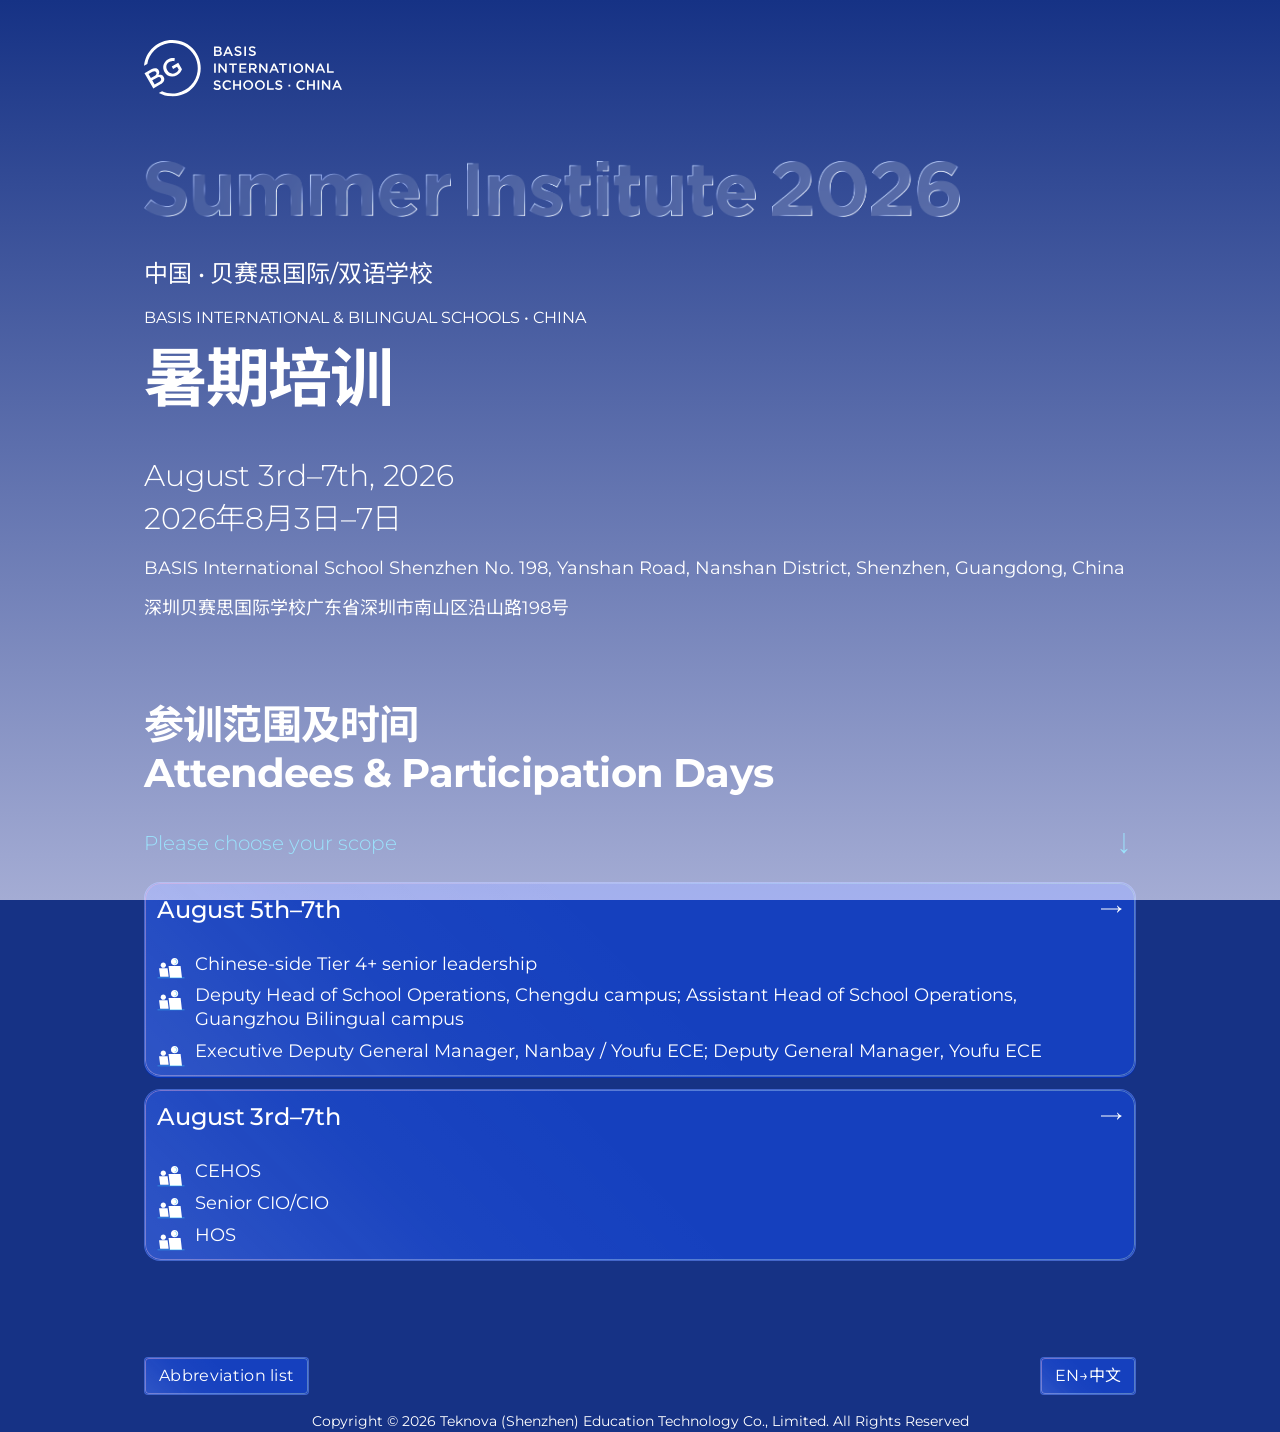
==== commit 97a76741: "Update UI styling, logo assets, and schedule data. Co-authored-by: Cursor <cursoragent@cursor.com>" ====
--- a/abbreviations.html
+++ b/abbreviations.html
@@ -4,6 +4,12 @@
     <meta charset="UTF-8" />
     <meta name="viewport" content="width=device-width, initial-scale=1" />
     <title data-i18n="abbr.metaTitle">Abbreviation List</title>
+    <meta name="theme-color" content="#163285" />
+    <link rel="preconnect" href="https://fonts.googleapis.com" />
+    <link rel="preconnect" href="https://fonts.gstatic.com" crossorigin />
+    <link rel="stylesheet" href="https://fonts.googleapis.com/css2?family=Montserrat:ital,wght@0,300;0,400;0,600;0,700;1,400&family=Noto+Sans+SC:wght@300;400;500;700&display=swap" media="print" onload="this.media='all'" />
+    <noscript><link rel="stylesheet" href="https://fonts.googleapis.com/css2?family=Montserrat:ital,wght@0,300;0,400;0,600;0,700;1,400&family=Noto+Sans+SC:wght@300;400;500;700&display=swap" /></noscript>
+    <link rel="stylesheet" href="css/critical.css" />
     <link rel="stylesheet" href="css/main.css" />
   </head>
   <body class="si" data-page="inner" data-section="abbrev">
@@ -14,10 +20,10 @@
           <div class="si-schedule-brand">
             <img
               class="si-schedule-logo"
-              src="img/Logo_SI2026.svg"
+              src="img/Logo2026.png"
               alt=""
-              width="93"
-              height="72"
+              width="363"
+              height="64"
               decoding="async"
               data-i18n-alt="schedule.logoAlt"
             />
@@ -81,9 +87,9 @@
             </button>
           </div>
           <p class="si-footer__copy" data-i18n="footer.copyright">Copyright © 2026 Teknova (Shenzhen) Education Technology Co., Limited. All Rights Reserved</p>
-          <p class="si-footer__icp">
+          <!-- <p class="si-footer__icp">
             <a class="si-footer__link" href="https://beian.miit.gov.cn/" rel="noopener noreferrer" target="_blank" data-i18n="footer.icp">ICP备案号：粤ICP备19153114号</a>
-          </p>
+          </p> -->
         </div>
       </footer>
     <script src="js/i18n.js" defer></script>
--- a/css/critical.css
+++ b/css/critical.css
@@ -0,0 +1,6 @@
+/* Critical paint — load before main.css (no @import) to avoid white flash on navigation */
+html {
+  background-color: #163285;
+  background-image: linear-gradient(180deg, #163285 0%, #a4acd4 100%);
+  background-attachment: fixed;
+}
--- a/css/main.css
+++ b/css/main.css
@@ -9,12 +9,13 @@
 
 html {
   font-family: var(--si-font);
+  min-height: 100%;
 }
 
 body.si {
   margin: 0;
   min-height: 100dvh;
-  background: var(--si-bg);
+  background: transparent;
   color: var(--si-fg);
   -webkit-font-smoothing: antialiased;
 }
@@ -30,6 +31,7 @@
   width: 1px;
   height: 1px;
   overflow: hidden;
+  z-index: 1;
 }
 
 .skip-link:focus {
@@ -62,8 +64,9 @@
 
 .si-footer {
   margin-top: auto;
-  padding-block: 2rem 2.5rem;
-  padding-bottom: max(2.5rem, env(safe-area-inset-bottom, 0px));
+  margin-bottom: 0;
+  padding-top: 2rem;
+  padding-bottom: env(safe-area-inset-bottom, 0px);
   /* border-top: 1px solid rgb(255 255 255 / 10%); */
   color: var(--si-lavender);
   font-size: 0.875rem;
@@ -115,10 +118,26 @@
   margin: 0;
 }
 
+.si-footer__copy {
+  color: var(--si-fg);
+}
+
+.si-footer__icp {
+  color: var(--si-card-text);
+}
+
+.si-footer__icp .si-footer__link {
+  color: var(--si-card-text);
+}
+
 .si-footer__link {
   color: var(--si-fg);
   text-decoration: underline;
   text-underline-offset: 0.15em;
+}
+
+.si-footer__icp .si-footer__link:hover {
+  color: #254480;
 }
 
 .si-footer__link:hover {
@@ -176,7 +195,7 @@
   line-height: 1.45;
   cursor: pointer;
   padding: 0.25rem 0.5rem;
-  border-radius: var(--si-radius-tab);
+  border-radius: 4px;
   transition: color 0.15s ease, box-shadow 0.15s ease, background-color 0.15s ease, border-color 0.15s ease;
 }
 
@@ -208,6 +227,22 @@
 
 .si-h1--zh {
   letter-spacing: -0.03em;
+}
+
+.si-hero-logo {
+  display: flex;
+  align-items: flex-start;
+  align-content: flex-start;
+  gap: 16px;
+  flex-wrap: wrap;
+  margin: 24px 0;
+}
+
+.si-hero-logo__img {
+  display: block;
+  height: 56px;
+  width: auto;
+  max-width: 100%;
 }
 
 .si-h2 {
@@ -294,7 +329,7 @@
   align-items: center;
   justify-content: center;
   padding: 0.35rem 0.9rem;
-  border-radius: var(--si-radius-tab);
+  border-radius: 4px;
   font-size: 0.8125rem;
   font-weight: 500;
   line-height: 1.25;
@@ -431,7 +466,7 @@
 /* Home (index) — scope cards: glass + white text */
 body[data-page="home"] .si-panels__panel > .si-scope--muted {
   color: var(--si-fg);
-  box-shadow: inset 0 0 0 1px rgb(50 85 164 / 0.14);
+  box-shadow: none;
 }
 
 body[data-page="home"] .si-panels__panel > .si-scope:hover {
@@ -590,6 +625,69 @@
 
 /* Menu page — Figma node 25:2361 */
 
+@keyframes si-menu-reveal {
+  from {
+    transform: translate3d(0, min(-14vh, -80px), 0);
+  }
+
+  to {
+    transform: translate3d(0, 0, 0);
+  }
+}
+
+@keyframes si-menu-link-reveal {
+  from {
+    transform: translate3d(0, -18px, 0);
+  }
+
+  to {
+    transform: translate3d(0, 0, 0);
+  }
+}
+
+body[data-page="menu"] .si-page {
+  animation: si-menu-reveal 0.72s cubic-bezier(0.16, 1, 0.3, 1) both;
+}
+
+body[data-page="menu"] .si-menu-list > li {
+  animation: si-menu-link-reveal 0.58s cubic-bezier(0.16, 1, 0.3, 1) both;
+}
+
+body[data-page="menu"] .si-menu-list > li:nth-child(1) {
+  animation-delay: 0.14s;
+}
+
+body[data-page="menu"] .si-menu-list > li:nth-child(2) {
+  animation-delay: 0.2s;
+}
+
+body[data-page="menu"] .si-menu-list > li:nth-child(3) {
+  animation-delay: 0.26s;
+}
+
+body[data-page="menu"] .si-menu-list > li:nth-child(4) {
+  animation-delay: 0.32s;
+}
+
+body[data-page="menu"] .si-menu-list > li:nth-child(5) {
+  animation-delay: 0.38s;
+}
+
+body[data-page="menu"] .si-menu-list > li:nth-child(6) {
+  animation-delay: 0.44s;
+}
+
+body[data-page="menu"] .si-menu-list > li:nth-child(7) {
+  animation-delay: 0.5s;
+}
+
+@media (prefers-reduced-motion: reduce) {
+  body[data-page="menu"] .si-page,
+  body[data-page="menu"] .si-menu-list > li {
+    animation: none;
+  }
+}
+
 .si-menu-hero {
   background: var(--si-bg);
   padding-block: 1.5rem 0.5rem;
@@ -779,8 +877,10 @@
   position: sticky;
   top: 0;
   z-index: 30;
-  background: var(--si-bg);
-  padding-block: 1.5rem;
+  margin: 0;
+  background: linear-gradient(180deg, #162f7f 0%, #263f8e 100%);
+  padding-top: max(1.5rem, env(safe-area-inset-top, 0px));
+  padding-bottom: 1.5rem;
   /* border-bottom: 1px solid rgb(255 255 255 / 10%); */
   /* Match logo to Menu pill: vertical padding + one line (see .si-schedule-menu-pill) */
   --si-schedule-pill-height: calc(1rem + 1.45 * 1rem);
@@ -825,7 +925,7 @@
   align-items: center;
   justify-content: center;
   padding: 0.5rem 0.75rem;
-  border-radius: var(--si-radius-tab);
+  border-radius: 4px;
   font-size: 1rem;
   font-weight: 400;
   line-height: 1.45;
@@ -920,12 +1020,8 @@
   backdrop-filter: blur(var(--si-glass-frost)) saturate(calc(1 + var(--si-glass-dispersion) * 0.004));
   -webkit-backdrop-filter: blur(var(--si-glass-frost)) saturate(calc(1 + var(--si-glass-dispersion) * 0.004));
   border: 1px solid rgb(255 255 255 / calc(0.18 + var(--si-glass-refraction) * 0.004));
-  box-shadow:
-    0 calc(var(--si-glass-depth) * 0.12px) calc(var(--si-glass-depth) * 0.53px) var(--si-glass-splay)
-      rgb(0 0 0 / calc(var(--si-glass-depth) * 0.005)),
-    inset 0 1px 0 rgb(255 255 255 / calc(0.25 + var(--si-glass-light-intensity) * 0.25)),
-    inset 1px 1px 0 rgb(255 255 255 / calc(0.1 * var(--si-glass-light-intensity)));
-  transition: color 0.15s ease, box-shadow 0.15s ease, background-color 0.15s ease, border-color 0.15s ease;
+  box-shadow: none;
+  transition: color 0.15s ease, background-color 0.15s ease, border-color 0.15s ease;
 }
 
 .si-date-tab.is-active::before {
@@ -1684,7 +1780,7 @@
   height: 160px;
   width: auto;
   max-width: 100%;
-  margin-top: 0;
+  margin-top: 8px;
   border-radius: var(--si-radius-tight, 8px);
 }
 
@@ -1933,11 +2029,7 @@
   backdrop-filter: blur(var(--si-glass-frost)) saturate(calc(1 + var(--si-glass-dispersion) * 0.004));
   -webkit-backdrop-filter: blur(var(--si-glass-frost)) saturate(calc(1 + var(--si-glass-dispersion) * 0.004));
   border: 1px solid rgb(255 255 255 / calc(0.18 + var(--si-glass-refraction) * 0.004));
-  box-shadow:
-    0 calc(var(--si-glass-depth) * 0.12px) calc(var(--si-glass-depth) * 0.53px) var(--si-glass-splay)
-      rgb(0 0 0 / calc(var(--si-glass-depth) * 0.005)),
-    inset 0 1px 0 rgb(255 255 255 / calc(0.25 + var(--si-glass-light-intensity) * 0.25)),
-    inset 1px 1px 0 rgb(255 255 255 / calc(0.1 * var(--si-glass-light-intensity)));
+  box-shadow: none;
 }
 
 :is(
@@ -1962,6 +2054,7 @@
   .si-schdb-form-actions__ghost
 ):hover {
   background: rgb(255 255 255 / calc(0.14 + var(--si-glass-refraction) * 0.003));
+  box-shadow: none;
 }
 
 :is(.si-tab.is-active) {
@@ -2207,8 +2300,8 @@
 
 .si-loc-link {
   color: inherit;
-  text-decoration: underline;
-  text-underline-offset: 0.15em;
+  /* text-decoration: underline;
+  text-underline-offset: 0.15em; */
   font-size: 1.125rem;
   line-height: 1.35;
   word-break: break-word;
@@ -2516,6 +2609,7 @@
   border-radius: 12px;
   overflow: hidden;
   color: var(--si-card-text);
+  box-shadow: none;
 }
 
 .table-style-a .table-style-a__table {
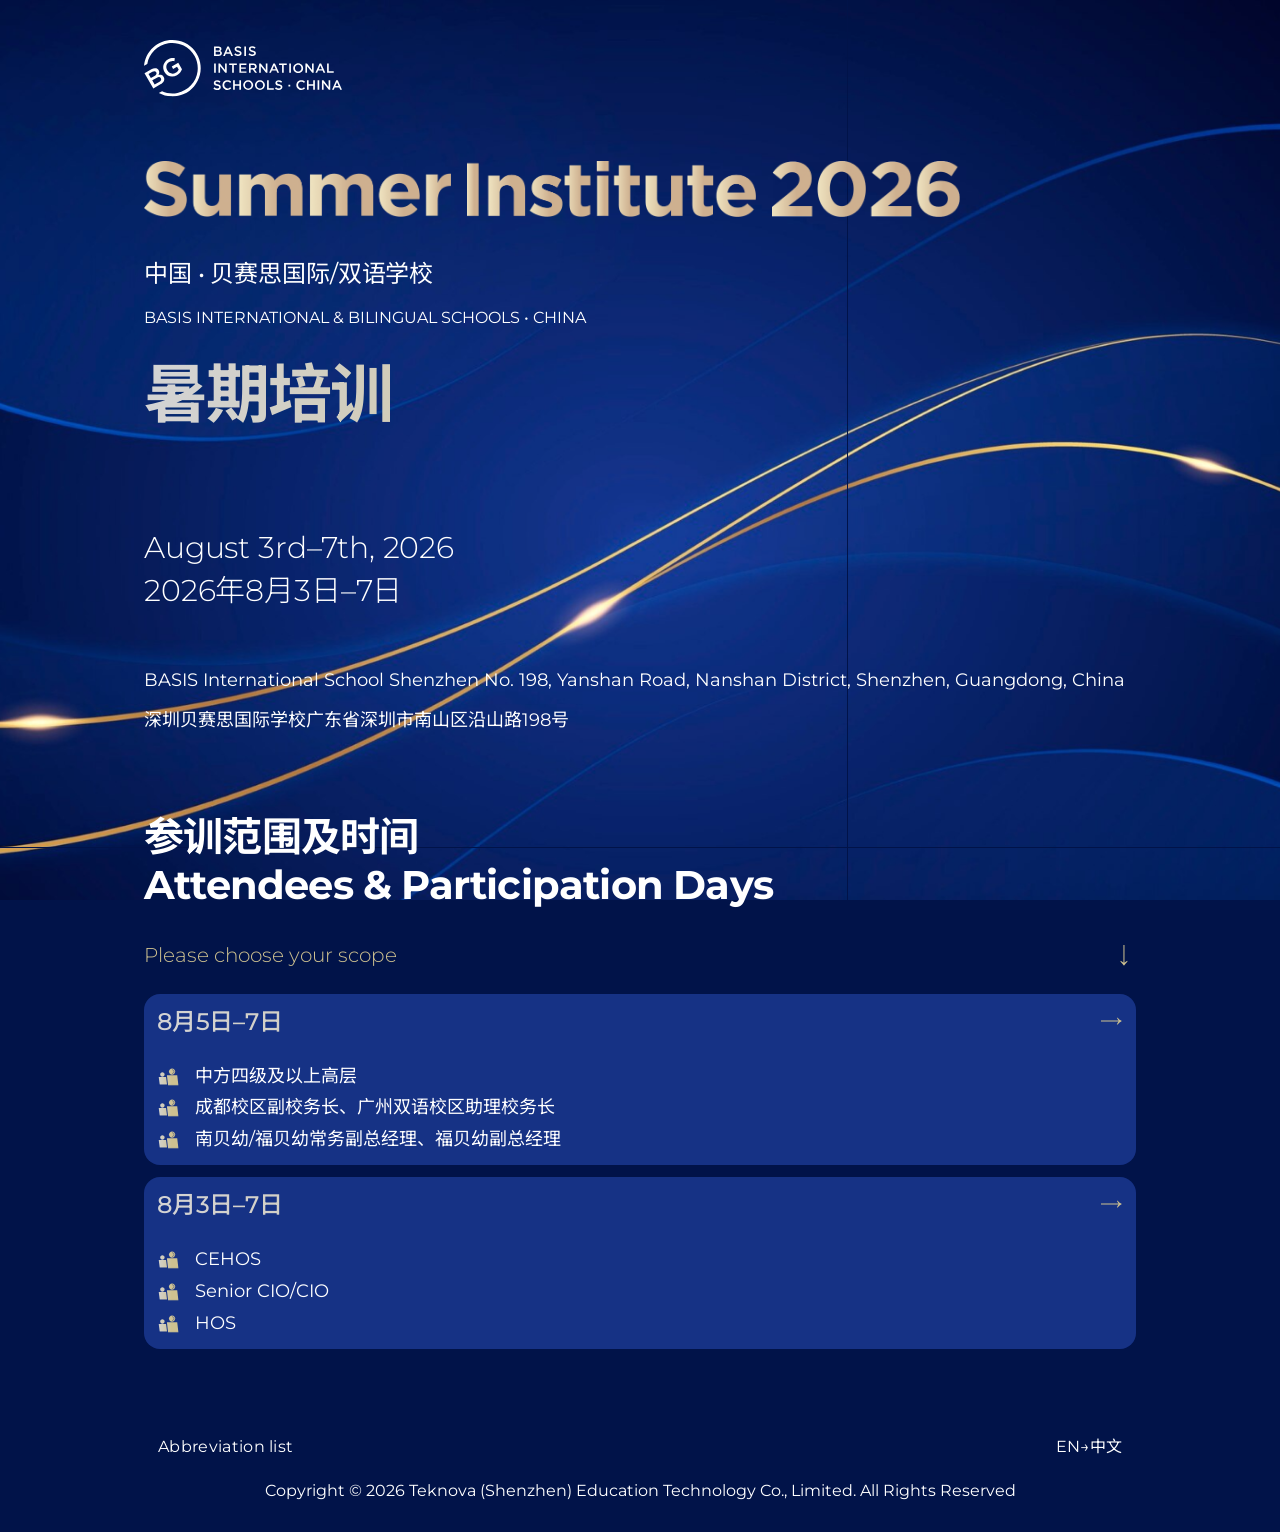
==== commit 5513770c: "Refactor page background as a fixed layer with darker fallback color. Move the background image to b" ====
--- a/abbreviations.html
+++ b/abbreviations.html
@@ -4,7 +4,7 @@
     <meta charset="UTF-8" />
     <meta name="viewport" content="width=device-width, initial-scale=1" />
     <title data-i18n="abbr.metaTitle">Abbreviation List</title>
-    <meta name="theme-color" content="#163285" />
+    <meta name="theme-color" content="#011349" />
     <link rel="preconnect" href="https://fonts.googleapis.com" />
     <link rel="preconnect" href="https://fonts.gstatic.com" crossorigin />
     <link rel="stylesheet" href="https://fonts.googleapis.com/css2?family=Montserrat:ital,wght@0,300;0,400;0,600;0,700;1,400&family=Noto+Sans+SC:wght@300;400;500;700&display=swap" media="print" onload="this.media='all'" />
--- a/css/critical.css
+++ b/css/critical.css
@@ -1,6 +1,21 @@
-/* Critical paint — load before main.css (no @import) to avoid white flash on navigation */
+/* Critical paint — load before main.css (no @import) to avoid flash on navigation */
 html {
-  background-color: #163285;
-  background-image: linear-gradient(180deg, #163285 0%, #a4acd4 100%);
-  background-attachment: fixed;
+  background-color: #011349;
 }
+
+body.si {
+  position: relative;
+  isolation: isolate;
+}
+
+body.si::before {
+  content: "";
+  position: fixed;
+  inset: 0;
+  z-index: -1;
+  background-image: url("../images/background.png");
+  background-size: cover;
+  background-position: center;
+  background-repeat: no-repeat;
+  pointer-events: none;
+}
--- a/css/main.css
+++ b/css/main.css
@@ -64,13 +64,8 @@
 
 .si-footer {
   margin-top: auto;
-  margin-bottom: 0;
-  padding-top: 2rem;
-  padding-bottom: env(safe-area-inset-bottom, 0px);
-  /* border-top: 1px solid rgb(255 255 255 / 10%); */
-  color: var(--si-lavender);
-  font-size: 0.875rem;
-  line-height: 1.5;
+  margin-bottom: 1rem;
+  padding: 1rem 0;
 }
 
 .si-footer__inner {
@@ -113,6 +108,24 @@
   margin-bottom: 0;
 }
 
+.si-footer__toolbar .si-home-abbrev-btn,
+.si-footer__toolbar .si-lang {
+  border: 0;
+  background: transparent;
+  border-radius: 4px;
+  box-shadow: none;
+  color: var(--si-fg);
+  transition: color 0.15s ease;
+}
+
+.si-footer__toolbar .si-home-abbrev-btn:hover,
+.si-footer__toolbar .si-home-abbrev-btn:focus-visible,
+.si-footer__toolbar .si-lang:hover,
+.si-footer__toolbar .si-lang:focus-visible {
+  background: transparent;
+  color: var(--brand-color-gold);
+}
+
 .si-footer__copy,
 .si-footer__icp {
   margin: 0;
@@ -141,11 +154,10 @@
 }
 
 .si-footer__link:hover {
-  color: var(--si-accent);
+  text-decoration-color: var(--si-gold-end);
 }
 
 .si-footer__link:focus-visible {
-  outline: 2px solid var(--si-accent);
   outline-offset: 2px;
 }
 
@@ -206,7 +218,6 @@
 }
 
 .si-lang:focus-visible {
-  outline: 2px solid var(--si-accent);
   outline-offset: 2px;
 }
 
@@ -218,7 +229,7 @@
 }
 
 .si-h1 {
-  margin: 0;
+  margin: 16px 0;
   font-size: 4rem;
   font-weight: 700;
   line-height: 1.1;
@@ -227,6 +238,71 @@
 
 .si-h1--zh {
   letter-spacing: -0.03em;
+}
+
+.si-gold-text,
+.si-gold-gradient-text {
+  background: var(--si-gold-gradient);
+  -webkit-background-clip: text;
+  background-clip: text;
+  color: transparent;
+}
+
+/* Text accent (replaces legacy --si-accent / #9be2fc) */
+:is(
+  .si-footer__link:hover,
+  .si-back,
+  .si-detail-scope,
+  .si-map-route-btn:hover,
+  .si-schdb-nav__link,
+  .si-schdb-cathead--fold-category:hover,
+  .si-schdb-day__summary,
+  .si-schdb-remove
+) {
+  background: var(--si-gold-gradient);
+  -webkit-background-clip: text;
+  background-clip: text;
+  color: transparent;
+}
+
+.si-back:hover,
+.si-schdb-nav__link:hover,
+.si-schdb-day__summary:hover {
+  background: none;
+  -webkit-background-clip: border-box;
+  background-clip: border-box;
+}
+
+.si-map-picker__link:hover {
+  color: var(--si-gold-end);
+}
+
+/* Focus rings: solid cap from gold gradient (outline cannot use gradient) */
+:is(
+  .si-footer__link,
+  .si-lang,
+  .si-home-abbrev-btn,
+  .si-tab,
+  .si-schedule-menu-pill,
+  .si-date-tab,
+  .si-img-lightbox-trigger,
+  .si-lightbox__close,
+  .si-map-route-btn,
+  .si-map-picker__link,
+  .si-inner-doc-tile,
+  .si-schdb-cathead--fold-category,
+  .si-schdb-input
+):focus-visible,
+.si-schdb-input:focus {
+  outline: 2px solid var(--si-gold-end);
+}
+
+body[data-page="home"] .si-h1--zh,
+body[data-page="menu"] .si-h1--zh {
+  background: var(--si-gold-gradient);
+  -webkit-background-clip: text;
+  background-clip: text;
+  color: transparent;
 }
 
 .si-hero-logo {
@@ -272,26 +348,38 @@
 .si-h4,
 .si-menu-link__text,
 .si-sch-card__time,
+.si-card__title {
+  font-size: 1.5rem;
+  font-weight: 500;
+  line-height: 1.25;
+  letter-spacing: -0.01em;
+  color: var(--si-gold-gradient);
+}
+
+.si-h4 {
+  margin: 0;
+}
+
+.si-menu-link__text {
+  flex: 1;
+  min-width: 0;
+  /* color: var(--brand-color-gold); */
+}
+
 .si-card__title,
+.si-scope__title {
+  margin: 0 0 0.75rem;
+}
+
 .si-scope__title {
   font-size: 1.5rem;
   font-weight: 500;
   line-height: 1.25;
   letter-spacing: -0.01em;
-}
-
-.si-h4 {
-  margin: 0;
-}
-
-.si-menu-link__text {
-  flex: 1;
-  min-width: 0;
-}
-
-.si-card__title,
-.si-scope__title {
-  margin: 0 0 0.75rem;
+  background: var(--si-gold-gradient);
+  -webkit-background-clip: text;
+  background-clip: text;
+  color: transparent;
 }
 
 .si-body {
@@ -302,7 +390,7 @@
 }
 
 .si-dates {
-  margin: 0;
+  margin: 40px 0;
   font-size: 1.875rem;
   font-weight: 300;
   line-height: 1.45;
@@ -344,7 +432,6 @@
 }
 
 .si-home-abbrev-btn:focus-visible {
-  outline: 2px solid var(--si-accent);
   outline-offset: 3px;
 }
 
@@ -357,11 +444,11 @@
   display: flex;
   align-items: center;
   justify-content: space-between;
-  gap: 0.75rem;
+  gap: 1rem;
   font-size: 1.25rem;
   font-weight: 300;
   line-height: 1.45;
-  color: var(--si-accent);
+  color: var(--si-gold-end);
   /* text-decoration: underline;
   text-underline-offset: 0.2em; */
 }
@@ -369,12 +456,12 @@
 .si-choose__chev {
   flex-shrink: 0;
   display: flex;
-  color: var(--si-accent);
+  color: var(--brand-color-gold);
 }
 
 .si-choose__chev svg {
   display: block;
-  color: var(--si-accent);
+  color: var(--brand-color-gold);
   transform: rotate(90deg);
 }
 
@@ -417,7 +504,6 @@
 }
 
 .si-tab:focus-visible {
-  outline: 2px solid var(--si-accent);
   outline-offset: 2px;
 }
 
@@ -438,7 +524,7 @@
   max-width: 354px;
   margin: 0;
   padding: 0.75rem;
-  border: 0;
+  border: 0.5px solid transparent;
   border-radius: var(--si-radius-card);
   text-align: left;
   cursor: pointer;
@@ -494,7 +580,7 @@
   line-height: 1.333;
 }
 
-/* Index scope cards: custom marker — icon/menu_scope.svg (white fills + --si-menu-tile strokes) */
+/* Index scope cards: custom marker — gold gradient fill + dark blue strokes */
 .si-scope__list {
   margin: 0;
   padding-left: 0;
@@ -518,9 +604,9 @@
   content: "";
   position: absolute;
   left: 0;
-  top: 0.08em;
-  width: 1.75rem;
-  height: 1.75rem;
+  top: 0;
+  width: 1.5rem;
+  height: 1.5rem;
   background-repeat: no-repeat;
   background-position: center;
   background-size: contain;
@@ -528,7 +614,7 @@
 }
 
 .si-scope__list li::before {
-  background-color: var(--si-fg);
+  background: var(--si-gold-gradient);
   -webkit-mask-image: url("../icon/menu_scope-fill.svg");
   mask-image: url("../icon/menu_scope-fill.svg");
   -webkit-mask-size: contain;
@@ -540,7 +626,7 @@
 }
 
 .si-scope__list li::after {
-  background-color: var(--si-menu-tile);
+  background-color: var(--si-gold-surface);
   -webkit-mask-image: url("../icon/menu_scope-stroke.svg");
   mask-image: url("../icon/menu_scope-stroke.svg");
   -webkit-mask-size: contain;
@@ -571,6 +657,7 @@
 .si-card__arrow svg,
 .si-scope__arrow svg {
   display: block;
+  color: var(--brand-color-gold);
 }
 
 .si-card:focus-visible,
@@ -712,10 +799,10 @@
 
 .si-scope-chip {
   margin: 1rem 0 0;
-  font-size: 0.95rem;
+  font-size: 1rem;
   font-weight: 400;
   line-height: 1.45;
-  color: var(--si-accent);
+  color: var(--brand-color-gold);
 }
 
 .si-menu-main {
@@ -756,13 +843,14 @@
   gap: 1rem;
   min-height: 80px;
   padding: 1rem 1.5rem;
+  border: 0.5px solid transparent;
   border-radius: var(--si-radius-card);
   text-decoration: none;
-  color: var(--si-fg);
   transition: color 0.15s ease, box-shadow 0.15s ease, background-color 0.15s ease, border-color 0.15s ease;
 }
 
-.si-menu-link:hover {
+.si-menu-link:hover,
+.si-menu-link:focus-visible {
   color: var(--si-fg);
 }
 
@@ -778,13 +866,36 @@
   width: 48px;
   height: 48px;
   flex-shrink: 0;
-  color: var(--si-fg);
+  color: var(--si-gold-end);
   transition: color 0.15s ease;
 }
 
-.si-menu-link:hover .si-menu-icon,
-.si-menu-link:focus-visible .si-menu-icon {
-  color: var(--si-fg);
+.si-menu-icon svg [fill="currentColor"] {
+  fill: url(#si-menu-gold-grad);
+}
+
+.si-menu-icon svg [stroke]:not([stroke="none"]) {
+  stroke: url(#si-menu-gold-grad);
+}
+
+.si-menu-link .si-card__arrow,
+.si-menu-link .si-card__arrow svg {
+  color: var(--brand-color-gold);
+}
+
+.si-menu-link:hover .si-menu-icon svg [fill="currentColor"],
+.si-menu-link:focus-visible .si-menu-icon svg [fill="currentColor"],
+.si-menu-link:hover .si-menu-icon svg [stroke]:not([stroke="none"]),
+.si-menu-link:focus-visible .si-menu-icon svg [stroke]:not([stroke="none"]) {
+  fill: url(#si-menu-gold-grad);
+  stroke: url(#si-menu-gold-grad);
+}
+
+.si-menu-link:hover .si-card__arrow,
+.si-menu-link:hover .si-card__arrow svg,
+.si-menu-link:focus-visible .si-card__arrow,
+.si-menu-link:focus-visible .si-card__arrow svg {
+  color: var(--brand-color-gold);
 }
 
 .si-menu-icon svg {
@@ -814,8 +925,8 @@
 }
 
 .si-back {
-  color: var(--si-accent);
   text-decoration: underline;
+  text-decoration-color: var(--si-gold-end);
   text-underline-offset: 0.2em;
   font-size: 1rem;
   white-space: nowrap;
@@ -843,7 +954,6 @@
   margin: 0 0 1rem;
   font-size: 0.95rem;
   line-height: 1.45;
-  color: var(--si-accent);
 }
 
 .si-placeholder {
@@ -878,7 +988,7 @@
   top: 0;
   z-index: 30;
   margin: 0;
-  background: linear-gradient(180deg, #162f7f 0%, #263f8e 100%);
+  background: linear-gradient(180deg, #001348 0%, rgba(3, 25, 82, 0.00) 100%);
   padding-top: max(1.5rem, env(safe-area-inset-top, 0px));
   padding-bottom: 1.5rem;
   /* border-bottom: 1px solid rgb(255 255 255 / 10%); */
@@ -942,7 +1052,6 @@
 }
 
 .si-schedule-menu-pill:focus-visible {
-  outline: 2px solid var(--si-accent);
   outline-offset: 2px;
 }
 
@@ -952,9 +1061,9 @@
 
 .si-schedule-scope {
   margin: 0 0 1rem;
-  font-size: 0.95rem;
+  font-size: 1rem;
   line-height: 1.45;
-  color: var(--si-accent);
+  color: var(--brand-color-gold);
 }
 
 .si-schedule-title {
@@ -1016,50 +1125,17 @@
   overflow: hidden;
   border-radius: 60px;
   color: var(--si-fg);
-  background: rgb(255 255 255 / calc(0.06 + var(--si-glass-refraction) * 0.002));
-  backdrop-filter: blur(var(--si-glass-frost)) saturate(calc(1 + var(--si-glass-dispersion) * 0.004));
-  -webkit-backdrop-filter: blur(var(--si-glass-frost)) saturate(calc(1 + var(--si-glass-dispersion) * 0.004));
-  border: 1px solid rgb(255 255 255 / calc(0.18 + var(--si-glass-refraction) * 0.004));
+  background: var(--si-gold-surface);
+  border: 1px solid var(--brand-color-gold);
+  backdrop-filter: none;
+  -webkit-backdrop-filter: none;
   box-shadow: none;
   transition: color 0.15s ease, background-color 0.15s ease, border-color 0.15s ease;
 }
 
-.si-date-tab.is-active::before {
-  display: block;
-  content: "";
-  position: absolute;
-  inset: 0;
-  z-index: -1;
-  border-radius: inherit;
-  pointer-events: none;
-  background: linear-gradient(
-    var(--si-glass-light-angle),
-    rgb(255 255 255 / calc(0.55 * var(--si-glass-light-intensity))) 0%,
-    rgb(255 255 255 / calc(0.12 * var(--si-glass-light-intensity))) 28%,
-    transparent 52%
-  );
-  mix-blend-mode: overlay;
-}
-
+.si-date-tab.is-active::before,
 .si-date-tab.is-active::after {
-  display: block;
-  content: "";
-  position: absolute;
-  inset: 0;
-  z-index: -1;
-  border-radius: inherit;
-  pointer-events: none;
-  padding: 1px;
-  background: linear-gradient(
-    135deg,
-    rgb(255 180 220 / calc(var(--si-glass-dispersion) * 0.0025)) 0%,
-    rgb(180 220 255 / calc(var(--si-glass-dispersion) * 0.0025)) 50%,
-    rgb(220 255 200 / calc(var(--si-glass-dispersion) * 0.002)) 100%
-  );
-  mask: linear-gradient(#fff 0 0) content-box, linear-gradient(#fff 0 0);
-  mask-composite: exclude;
-  -webkit-mask-composite: xor;
-  opacity: calc(var(--si-glass-dispersion) / 100);
+  display: none;
 }
 
 .si-date-tab.is-active:hover {
@@ -1090,7 +1166,6 @@
 }
 
 .si-date-tab:focus-visible {
-  outline: 2px solid var(--si-accent);
   outline-offset: 2px;
 }
 
@@ -1440,6 +1515,7 @@
   margin: 0;
   font-size: 1.125rem;
   line-height: 1.333;
+  white-space: pre-line;
 }
 
 .si-sch-loc {
@@ -1465,6 +1541,15 @@
   margin: 0;
   font-size: 1.125rem;
   line-height: 1.333;
+}
+
+/* Schedule extra: Table style A (blue zebra) for div-based breakout tables */
+.si-sch-extra .si-sch-table {
+  border: 1px solid rgb(255 255 255 / 0.2);
+  border-radius: 12px;
+  overflow: hidden;
+  background: var(--si-table-zebra-a);
+  color: var(--si-fg);
 }
 
 .si-sch-table {
@@ -1526,12 +1611,44 @@
   border-bottom: 0;
 }
 
+.si-sch-extra .si-sch-table__head,
+.si-sch-extra .si-sch-table__group,
+.si-sch-extra .si-sch-table__row {
+  border-color: rgb(255 255 255 / 0.18);
+}
+
+.si-sch-extra .si-sch-table__head {
+  font-weight: 700;
+  background: var(--si-table-zebra-a);
+  color: var(--si-fg);
+}
+
+.si-sch-extra .si-sch-table__group-cell,
+.si-sch-extra .si-sch-table__cell {
+  color: var(--si-fg);
+}
+
+.si-sch-extra .si-sch-table__rows .si-sch-table__row:nth-child(odd) {
+  background-color: var(--si-table-zebra-a);
+}
+
+.si-sch-extra .si-sch-table__rows .si-sch-table__row:nth-child(even) {
+  background-color: var(--si-table-zebra-b);
+}
+
+.si-sch-extra .si-sch-table__row.is-stripe {
+  background-color: inherit;
+}
+
 .si-sch-table__row.is-stripe {
   background: rgb(255 255 255 / 0.2);
 }
 
-.si-sch-card--detail.is-expanded .si-sch-table {
-  border-color: rgb(255 255 255 / 0.45);
+.si-sch-card--detail.is-expanded .si-sch-extra .si-sch-table,
+.si-sch-card--detail.is-expanded .si-sch-extra .si-sch-table__head,
+.si-sch-card--detail.is-expanded .si-sch-extra .si-sch-table__group,
+.si-sch-card--detail.is-expanded .si-sch-extra .si-sch-table__row {
+  border-color: rgb(255 255 255 / 0.18);
 }
 
 .si-sch-card--detail.is-expanded .si-sch-table__head,
@@ -1544,6 +1661,14 @@
   background: rgb(255 255 255 / 0.14);
 }
 
+.si-sch-card--detail.is-expanded:hover .si-sch-extra .si-sch-table__rows .si-sch-table__row:nth-child(odd) {
+  background-color: var(--si-table-zebra-a);
+}
+
+.si-sch-card--detail.is-expanded:hover .si-sch-extra .si-sch-table__rows .si-sch-table__row:nth-child(even) {
+  background-color: var(--si-table-zebra-b);
+}
+
 .si-sch-card--detail .si-sch-table__row.is-stripe {
   background: rgb(50 85 164 / 0.08);
 }
@@ -1563,9 +1688,20 @@
   margin-top: 0.75rem;
   overflow-x: auto;
   -webkit-overflow-scrolling: touch;
-  border-radius: 4px;
-}
-
+}
+
+.si-sch-extra .si-sch-group-matrix.table-style-a .table-style-a__wrap {
+  margin: 0;
+  overflow-x: auto;
+  overflow-y: hidden;
+  -webkit-overflow-scrolling: touch;
+}
+
+.si-sch-extra .si-sch-group-matrix.table-style-a .table-style-a__table {
+  margin: 0;
+}
+
+/* Legacy matrix markup (if any static HTML still uses si-sch-matrix-table) */
 .si-sch-matrix-table {
   width: 100%;
   border-collapse: collapse;
@@ -1717,6 +1853,10 @@
 body[data-section="hotel"] .si-ol,
 body[data-section="hotel"] .si-hotel-notice-nested {
   color: var(--si-fg);
+}
+
+body[data-section="hotel"] .si-loc-text {
+  white-space: pre-line;
 }
 
 /* 内页信息卡：默认可读不可点；需可点时加 .si-card--clickable 或使用 a.si-card / button.si-card */
@@ -1798,7 +1938,6 @@
 }
 
 .si-img-lightbox-trigger:focus-visible {
-  outline: 2px solid var(--si-accent);
   outline-offset: 3px;
   border-radius: var(--si-radius-tight, 8px);
 }
@@ -1853,7 +1992,6 @@
 }
 
 .si-lightbox__close:focus-visible {
-  outline: 2px solid var(--si-accent);
   outline-offset: 2px;
 }
 
@@ -1879,12 +2017,7 @@
   text-underline-offset: 0.15em; */
 }
 
-.si-map-route-btn:hover {
-  color: var(--si-accent);
-}
-
 .si-map-route-btn:focus-visible {
-  outline: 2px solid var(--si-accent);
   outline-offset: 3px;
   border-radius: 4px;
 }
@@ -1940,11 +2073,9 @@
 
 .si-map-picker__link:hover {
   background: rgb(255 255 255 / 0.16);
-  color: var(--si-accent);
 }
 
 .si-map-picker__link:focus-visible {
-  outline: 2px solid var(--si-accent);
   outline-offset: 2px;
 }
 
@@ -2000,17 +2131,15 @@
   padding: 1rem 1.25rem;
 }
 
-/* Glass surfaces — cards, tabs, buttons (tokens: --si-glass-* in tokens.css) */
+/* Gold surfaces — cards, tabs, buttons (replaces glass on luxury branch) */
 :is(
-  .si-glass,
+  .si-gold,
   .si-card,
   .si-scope,
   a.si-card,
   button.si-card,
   .si-tab,
-  .si-lang,
   .si-menu-link,
-  .si-home-abbrev-btn,
   .si-schedule-menu-pill,
   .si-sch-card,
   .si-inner-doc-tile,
@@ -2025,23 +2154,63 @@
   position: relative;
   isolation: isolate;
   overflow: hidden;
-  background: rgb(255 255 255 / calc(0.06 + var(--si-glass-refraction) * 0.002));
-  backdrop-filter: blur(var(--si-glass-frost)) saturate(calc(1 + var(--si-glass-dispersion) * 0.004));
-  -webkit-backdrop-filter: blur(var(--si-glass-frost)) saturate(calc(1 + var(--si-glass-dispersion) * 0.004));
-  border: 1px solid rgb(255 255 255 / calc(0.18 + var(--si-glass-refraction) * 0.004));
+  border-radius: var(--si-radius-card);
+  border: 0.5px solid transparent;
+  background: var(--si-gold-surface);
   box-shadow: none;
+  backdrop-filter: none;
+  -webkit-backdrop-filter: none;
 }
 
 :is(
-  .si-glass,
+  .si-scope,
+  a.si-card,
+  button.si-card,
+  .si-tab,
+  .si-menu-link,
+  .si-schedule-menu-pill,
+  .si-sch-card[data-expandable="true"],
+  a.si-inner-doc-tile,
+  .si-admin-cta,
+  .si-schdb-toolbar__btn,
+  .si-schdb-versions-list__btn,
+  .si-schdb-card-actions__btn,
+  .si-schdb-form-actions__primary,
+  .si-schdb-form-actions__ghost
+):hover {
+  background: #163285;
+  border: 0.5px solid var(--brand-color-gold, #d3d3d3);
+  box-shadow: none;
+}
+
+:is(
+  .si-gold,
+  .si-card:not(a):not(button),
+  .si-admin-note,
+  .si-sch-card:not([data-expandable="true"])
+):hover {
+  background: var(--si-gold-surface);
+  border-color: transparent;
+  box-shadow: none;
+}
+
+:is(.si-tab.is-active) {
+  background: #1e4599;
+  color: var(--si-fg);
+}
+
+.si-schedule-menu-pill {
+  background: var(--si-gold-surface);
+}
+
+:is(
+  .si-gold,
   .si-card,
   .si-scope,
   a.si-card,
   button.si-card,
   .si-tab,
-  .si-lang,
   .si-menu-link,
-  .si-home-abbrev-btn,
   .si-schedule-menu-pill,
   .si-sch-card,
   .si-inner-doc-tile,
@@ -2052,66 +2221,15 @@
   .si-schdb-card-actions__btn,
   .si-schdb-form-actions__primary,
   .si-schdb-form-actions__ghost
-):hover {
-  background: rgb(255 255 255 / calc(0.14 + var(--si-glass-refraction) * 0.003));
-  box-shadow: none;
-}
-
-:is(.si-tab.is-active) {
-  background: rgb(255 255 255 / calc(0.32 + var(--si-glass-refraction) * 0.004));
-  color: var(--si-fg);
-}
-
-.si-schedule-menu-pill {
-  background: rgb(255 255 255 / calc(0.28 + var(--si-glass-refraction) * 0.004));
-}
-
+)::before,
 :is(
-  .si-glass,
+  .si-gold,
   .si-card,
   .si-scope,
   a.si-card,
   button.si-card,
   .si-tab,
-  .si-lang,
   .si-menu-link,
-  .si-home-abbrev-btn,
-  .si-schedule-menu-pill,
-  .si-sch-card,
-  .si-inner-doc-tile,
-  .si-admin-note,
-  .si-admin-cta,
-  .si-schdb-toolbar__btn,
-  .si-schdb-versions-list__btn,
-  .si-schdb-card-actions__btn,
-  .si-schdb-form-actions__primary,
-  .si-schdb-form-actions__ghost
-)::before {
-  content: "";
-  position: absolute;
-  inset: 0;
-  z-index: -1;
-  border-radius: inherit;
-  pointer-events: none;
-  background: linear-gradient(
-    var(--si-glass-light-angle),
-    rgb(255 255 255 / calc(0.55 * var(--si-glass-light-intensity))) 0%,
-    rgb(255 255 255 / calc(0.12 * var(--si-glass-light-intensity))) 28%,
-    transparent 52%
-  );
-  mix-blend-mode: overlay;
-}
-
-:is(
-  .si-glass,
-  .si-card,
-  .si-scope,
-  a.si-card,
-  button.si-card,
-  .si-tab,
-  .si-lang,
-  .si-menu-link,
-  .si-home-abbrev-btn,
   .si-schedule-menu-pill,
   .si-sch-card,
   .si-admin-note,
@@ -2122,27 +2240,11 @@
   .si-schdb-form-actions__primary,
   .si-schdb-form-actions__ghost
 ):not(.si-inner-doc-tile)::after {
-  content: "";
-  position: absolute;
-  inset: 0;
-  z-index: -1;
-  border-radius: inherit;
-  pointer-events: none;
-  padding: 1px;
-  background: linear-gradient(
-    135deg,
-    rgb(255 180 220 / calc(var(--si-glass-dispersion) * 0.0025)) 0%,
-    rgb(180 220 255 / calc(var(--si-glass-dispersion) * 0.0025)) 50%,
-    rgb(220 255 200 / calc(var(--si-glass-dispersion) * 0.002)) 100%
-  );
-  mask: linear-gradient(#fff 0 0) content-box, linear-gradient(#fff 0 0);
-  mask-composite: exclude;
-  -webkit-mask-composite: xor;
-  opacity: calc(var(--si-glass-dispersion) / 100);
+  display: none;
 }
 
 :is(
-  .si-glass,
+  .si-gold,
   .si-card,
   .si-scope,
   .si-menu-link,
@@ -2150,9 +2252,7 @@
   .si-inner-doc-tile,
   .si-admin-note,
   .si-tab,
-  .si-lang,
   .si-schedule-menu-pill,
-  .si-home-abbrev-btn,
   .si-admin-cta
 ) > *,
 :is(
@@ -2166,18 +2266,27 @@
   z-index: 1;
 }
 
+.si-gold {
+  border-radius: var(--si-radius-card);
+  border: 1px solid var(--brand-color-gold);
+  background: var(--si-gold-surface);
+  color: var(--si-fg);
+  padding: 1rem 1.25rem;
+}
+
+/* Legacy alias for UI kit demos */
 .si-glass {
   border-radius: var(--si-radius-card);
+  border: 1px solid var(--brand-color-gold);
+  background: var(--si-gold-surface);
   color: var(--si-fg);
   padding: 1rem 1.25rem;
 }
 
-/* Buttons & tabs: default white text on glass */
+/* Buttons & tabs: default white text on gold surfaces */
 :is(
   .si-tab,
-  .si-lang,
   .si-menu-link,
-  .si-home-abbrev-btn,
   .si-schedule-menu-pill,
   .si-scope,
   .si-admin-cta,
@@ -2194,15 +2303,13 @@
 
 @supports not ((backdrop-filter: blur(1px)) or (-webkit-backdrop-filter: blur(1px))) {
   :is(
-    .si-glass,
+    .si-gold,
     .si-card,
     .si-scope,
     a.si-card,
     button.si-card,
     .si-tab,
-    .si-lang,
     .si-menu-link,
-    .si-home-abbrev-btn,
     .si-schedule-menu-pill,
     .si-sch-card,
     .si-inner-doc-tile,
@@ -2212,11 +2319,11 @@
     .si-schdb-versions-list__btn,
     .si-schdb-card-actions__btn
   ) {
-    background: rgb(255 255 255 / 0.18);
+    background: var(--si-gold-surface);
   }
 
   .si-date-tab.is-active {
-    background: rgb(255 255 255 / 0.18);
+    background: var(--si-gold-surface);
   }
 }
 
@@ -2244,6 +2351,7 @@
   background: transparent;
   backdrop-filter: none;
   -webkit-backdrop-filter: none;
+  color: var(--si-fg);
 }
 
 body[data-section="transport"] .si-sch-extra .si-card.si-card--white.si-card--prose::before,
@@ -2455,6 +2563,7 @@
   }
 }
 
+body[data-page="schedule"] .si-sch-extra .table-style-a__wrap,
 body[data-section="transport"] .si-sch-extra .table-style-a__wrap {
   overflow-x: auto;
   overflow-y: hidden;
@@ -2462,6 +2571,7 @@
   flex-flow: column;
 }
 
+body[data-page="schedule"] .si-sch-extra .table-style-a__table,
 body[data-section="transport"] .si-sch-extra .table-style-a__table {
   margin: 0;
 }
@@ -2548,6 +2658,7 @@
   gap: 1rem;
   min-height: 4.5rem;
   padding: 1rem 1.25rem;
+  border: 0.5px solid transparent;
   border-radius: var(--si-radius-card);
   color: var(--si-fg);
   font-size: 1.25rem;
@@ -2570,12 +2681,12 @@
   z-index: 1;
 }
 
-.si-inner-doc-tile:hover {
-  color: var(--si-fg);
-}
-
+.si-inner-doc-tile:hover,
 .si-inner-doc-tile:focus-visible {
-  outline: 2px solid var(--si-accent);
+  color: var(--si-fg);
+}
+
+.si-inner-doc-tile:focus-visible {
   outline-offset: 3px;
 }
 
@@ -2602,13 +2713,13 @@
   vertical-align: middle;
 }
 
-/* Table style A — white zebra table (wifi-help.html, dress-code, transport-timetable shuttle schedule, transport-campus-dinner). Scope: .table-style-a on body or a wrapper. */
+/* Table style A — blue zebra table (wifi-help, dress-code, transport, schedule extra). Scope: .table-style-a on body or a wrapper. */
 .table-style-a .si-card.table-style-a__wrap {
-  background: #ffffff;
-  border: 1px solid rgba(50, 85, 164, 0.28);
+  background: var(--si-table-zebra-a);
+  border: 1px solid rgb(255 255 255 / 0.2);
   border-radius: 12px;
   overflow: hidden;
-  color: var(--si-card-text);
+  color: var(--si-fg);
   box-shadow: none;
 }
 
@@ -2617,38 +2728,46 @@
   border-collapse: collapse;
   font-size: 16px;
   line-height: 1.4;
+  color: var(--si-fg);
 }
 
 .table-style-a .table-style-a__table th,
 .table-style-a .table-style-a__table td {
-  border: 1px solid rgba(50, 85, 164, 0.22);
+  border: 1px solid rgb(255 255 255 / 0.18);
   padding: 0.65rem 0.85rem;
   vertical-align: middle;
   text-align: left;
-  color: var(--si-card-text);
+  color: var(--si-fg);
+}
+
+.table-style-a .table-style-a__table td[rowspan],
+.table-style-a .table-style-a__table th[rowspan] {
+  vertical-align: middle;
 }
 
 .table-style-a .table-style-a__table thead th {
   font-weight: 700;
   font-size: 16px;
-  background: #ffffff;
+  background: var(--si-table-zebra-a);
+  color: var(--si-fg);
 }
 
 .table-style-a .table-style-a__table tbody tr:nth-child(odd) th,
 .table-style-a .table-style-a__table tbody tr:nth-child(odd) td {
-  background-color: #ffffff;
+  background-color: var(--si-table-zebra-a);
+  color: var(--si-fg);
 }
 
 .table-style-a .table-style-a__table tbody tr:nth-child(even) th,
 .table-style-a .table-style-a__table tbody tr:nth-child(even) td {
-  background-color: #f0f3fa;
-}
-
-@supports (background: color-mix(in srgb, white 50%, black 50%)) {
-  .table-style-a .table-style-a__table tbody tr:nth-child(even) th,
-  .table-style-a .table-style-a__table tbody tr:nth-child(even) td {
-    background-color: color-mix(in srgb, #ffffff 80%, var(--si-card-text) 20%);
-  }
+  background-color: var(--si-table-zebra-b);
+  color: var(--si-fg);
+}
+
+.table-style-a .si-card.table-style-a__wrap:hover {
+  background: var(--si-table-zebra-a);
+  border-color: rgb(255 255 255 / 0.2);
+  box-shadow: none;
 }
 
 .table-style-a .table-style-a__table--cells-center th,
@@ -2659,6 +2778,23 @@
 .table-style-a .table-style-a__table--bisz-cols tbody tr:first-child th {
   font-weight: 700;
   font-size: 16px;
+  background: var(--si-table-zebra-a);
+  color: var(--si-fg);
+}
+
+.si-dress-attire {
+  display: inline-flex;
+  align-items: center;
+  justify-content: center;
+  gap: 0.35rem;
+  flex-wrap: wrap;
+}
+
+.si-dress-attire__icon {
+  display: block;
+  width: 1.75rem;
+  height: auto;
+  flex-shrink: 0;
 }
 
 .si-inner-table th,
@@ -2761,8 +2897,8 @@
 }
 
 .si-schdb-nav__link {
-  color: var(--si-accent);
   text-decoration: underline;
+  text-decoration-color: var(--si-gold-end);
   text-underline-offset: 0.15em;
   font-size: 1rem;
 }
@@ -2890,12 +3026,8 @@
   outline-offset: 3px;
 }
 
-.si-schdb-cathead--fold-category:hover {
-  color: var(--si-accent);
-}
-
 .si-schdb-cathead--fold-category:focus-visible {
-  outline: 2px solid var(--si-accent);
+  outline-offset: 3px;
 }
 
 .si-schdb-category + .si-schdb-cathead {
@@ -2934,7 +3066,6 @@
   cursor: pointer;
   font-weight: 600;
   font-size: 1rem;
-  color: var(--si-accent);
   padding: 0.35rem 0;
 }
 
@@ -3015,7 +3146,6 @@
 }
 
 .si-schdb-input:focus {
-  outline: 2px solid var(--si-accent);
   outline-offset: 1px;
 }
 
@@ -3029,8 +3159,8 @@
   border: 0;
   padding: 0;
   background: none;
-  color: var(--si-accent);
   text-decoration: underline;
+  text-decoration-color: var(--si-gold-end);
   cursor: pointer;
   font: inherit;
   font-size: 0.9rem;
@@ -3044,7 +3174,7 @@
   font: inherit;
   cursor: pointer;
   color: var(--si-card-text);
-  background: var(--si-accent);
+  background: var(--si-gold-gradient);
 }
 
 .si-schdb-addrow:hover {
@@ -3073,6 +3203,63 @@
   display: flex;
   flex-direction: column;
   gap: 0.5rem;
+  border-radius: var(--si-radius-tab, 8px);
+  transition: box-shadow 0.15s ease, opacity 0.15s ease;
+}
+
+.si-schdb-cardrow.is-drag-over {
+  box-shadow: inset 0 0 0 2px var(--brand-color-gold);
+}
+
+.si-schdb-cardrow.is-dragging {
+  opacity: 0.55;
+}
+
+.si-schdb-cardrow__head {
+  display: flex;
+  align-items: center;
+  justify-content: space-between;
+  gap: 0.75rem;
+}
+
+.si-schdb-cardrow__head-main {
+  display: inline-flex;
+  align-items: center;
+  gap: 0.5rem;
+  min-width: 0;
+}
+
+.si-schdb-cardrow__label {
+  font-size: 0.875rem;
+  font-weight: 600;
+  color: var(--brand-color-gold);
+}
+
+.si-schdb-drag-handle {
+  display: inline-flex;
+  align-items: center;
+  justify-content: center;
+  width: 2rem;
+  height: 2rem;
+  flex-shrink: 0;
+  border-radius: 6px;
+  color: var(--brand-color-gold);
+  cursor: grab;
+  touch-action: none;
+  user-select: none;
+}
+
+.si-schdb-drag-handle:active {
+  cursor: grabbing;
+}
+
+.si-schdb-drag-handle:focus-visible {
+  outline: 2px solid var(--si-gold-end);
+  outline-offset: 2px;
+}
+
+.si-schdb-drag-handle svg {
+  display: block;
 }
 
 .si-schdb-card-slot {
@@ -3225,6 +3412,7 @@
   border: 1px solid rgb(255 255 255 / 0.25);
   padding: 0.3rem 0.45rem;
   text-align: left;
+  vertical-align: middle;
 }
 
 .si-schdb-matrix-table thead th {
